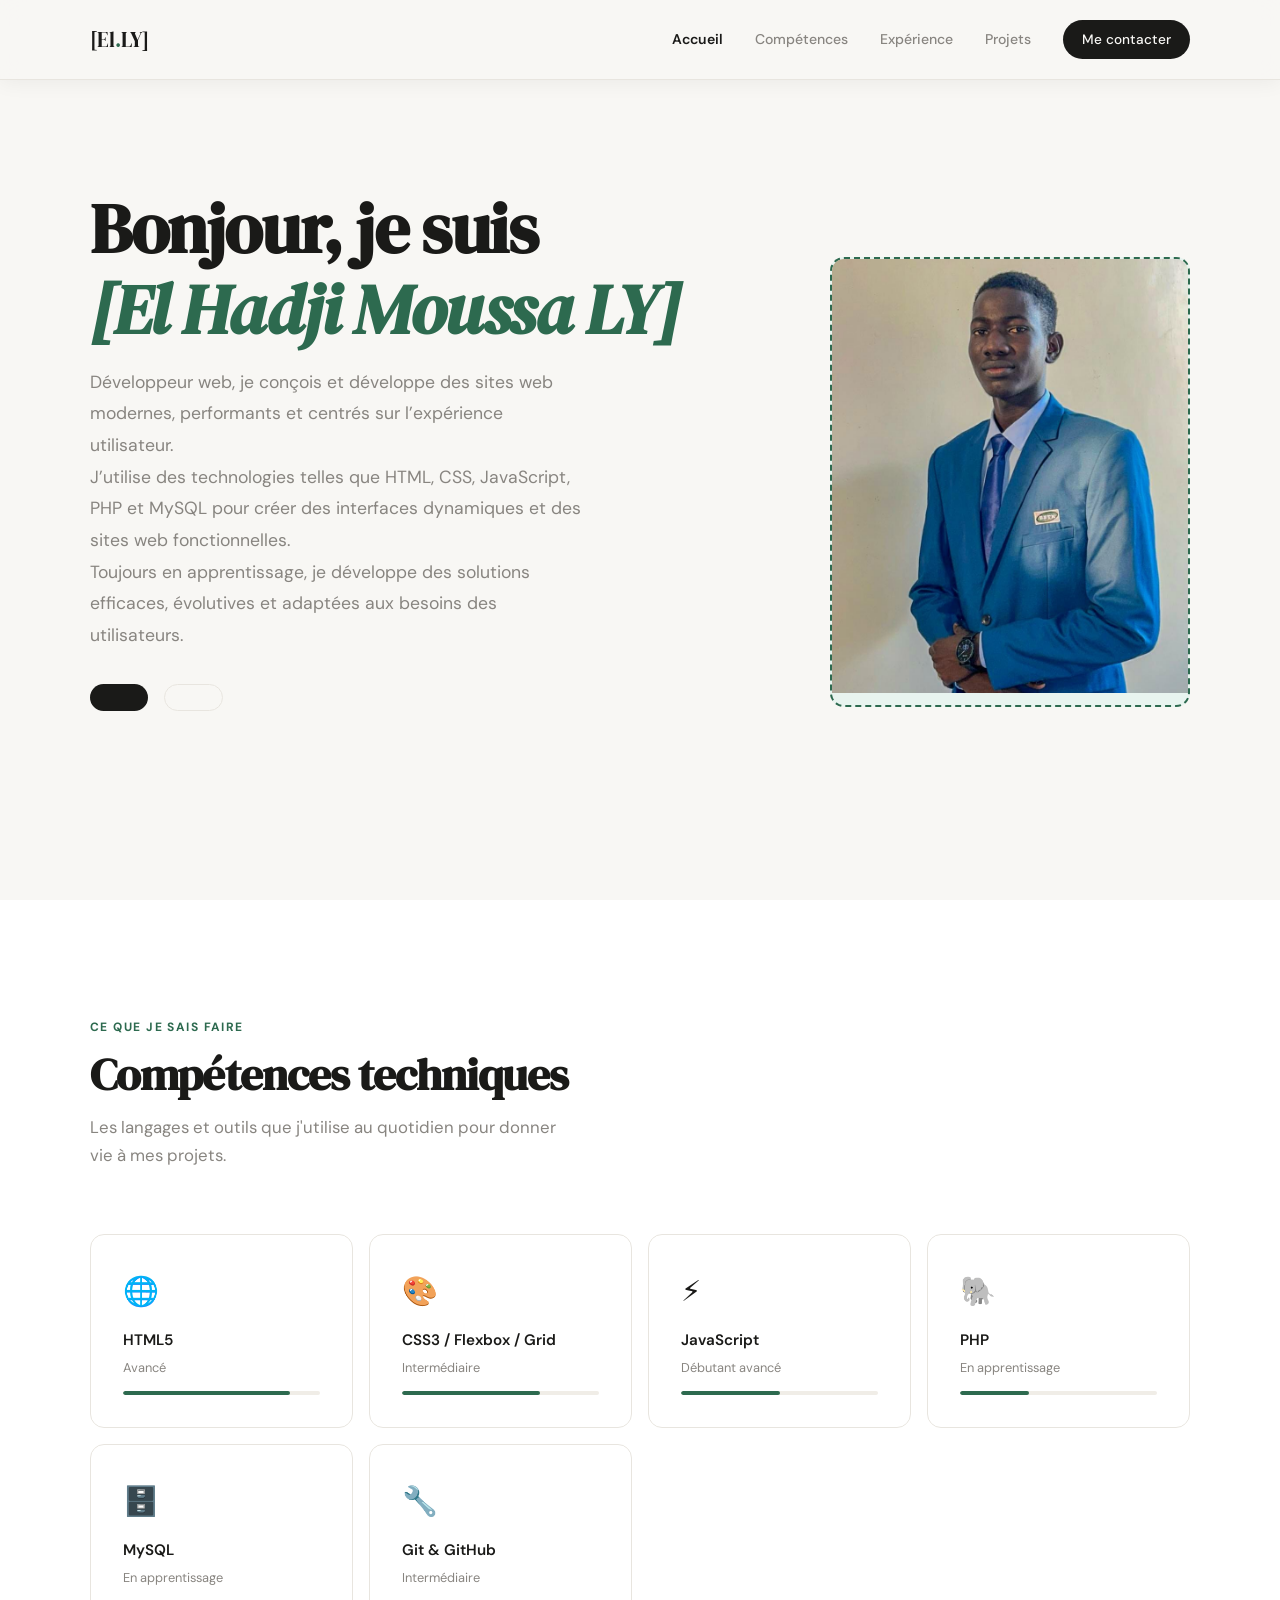
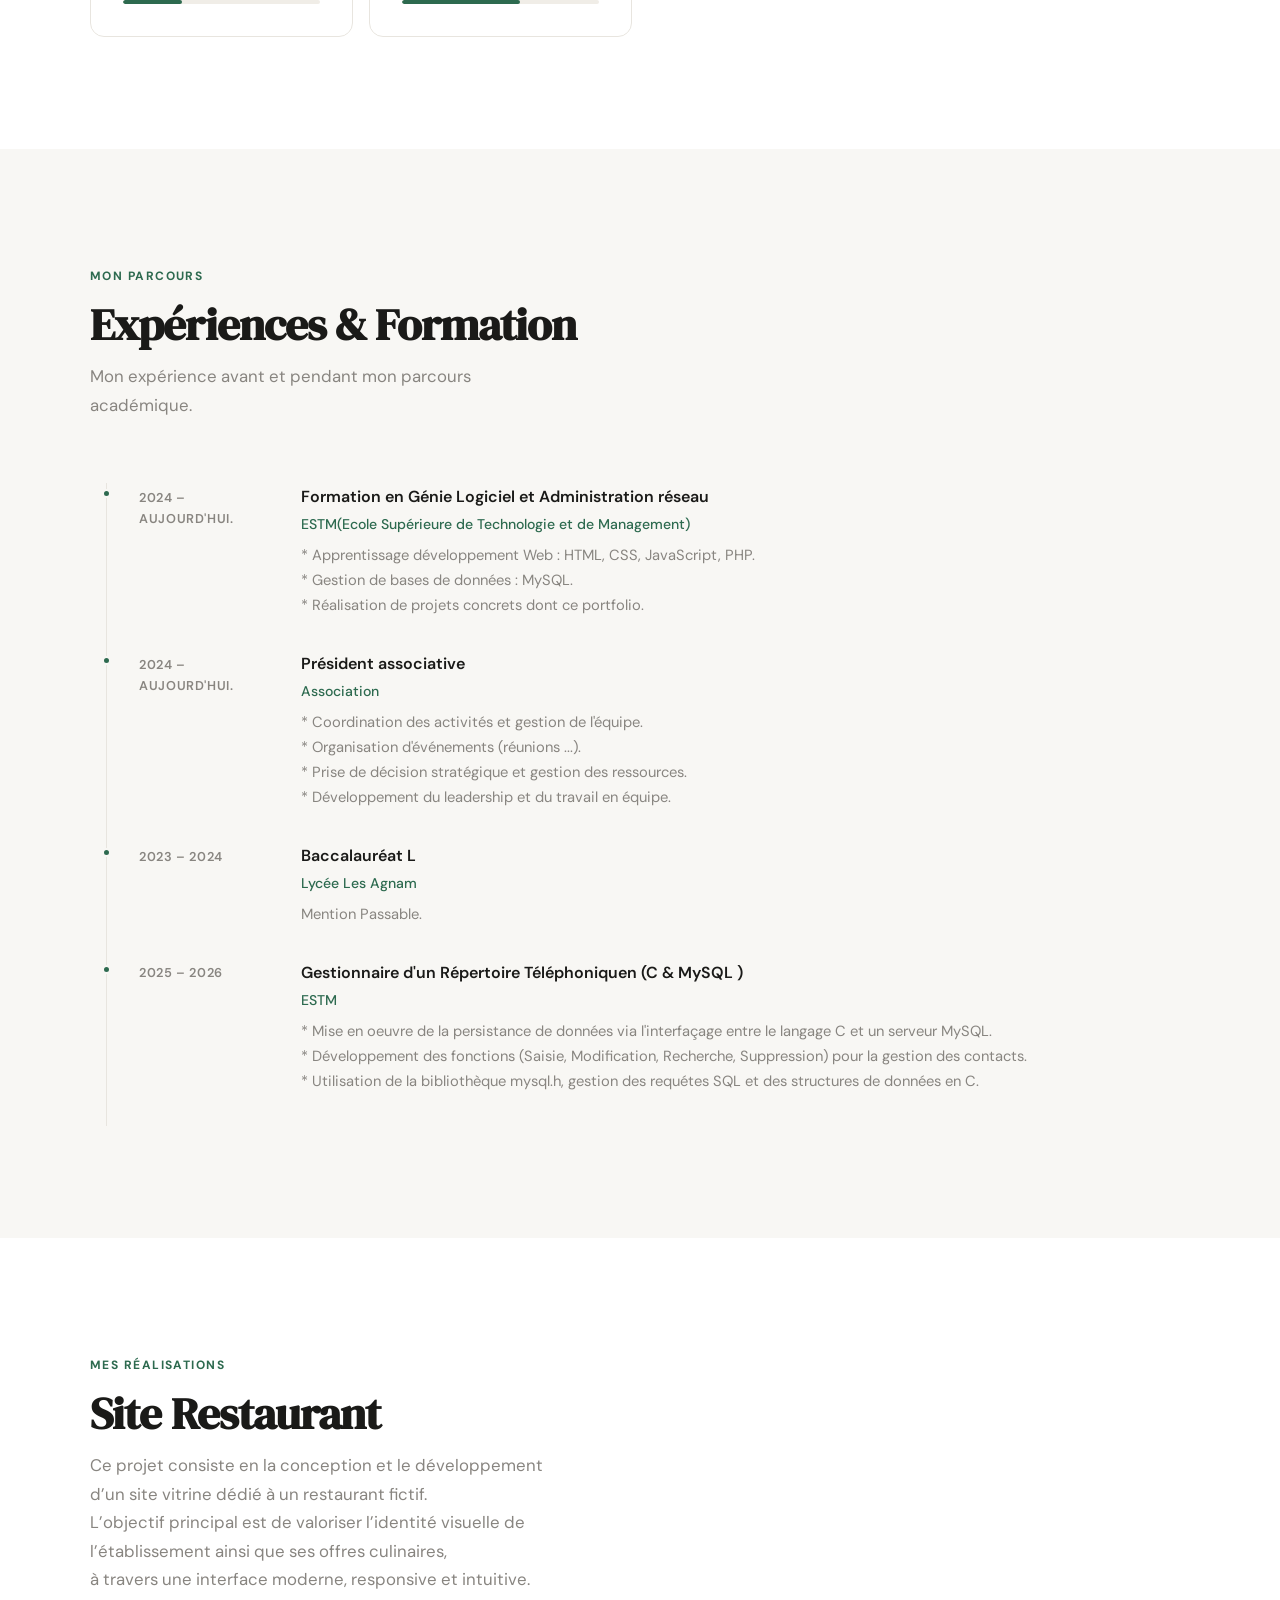
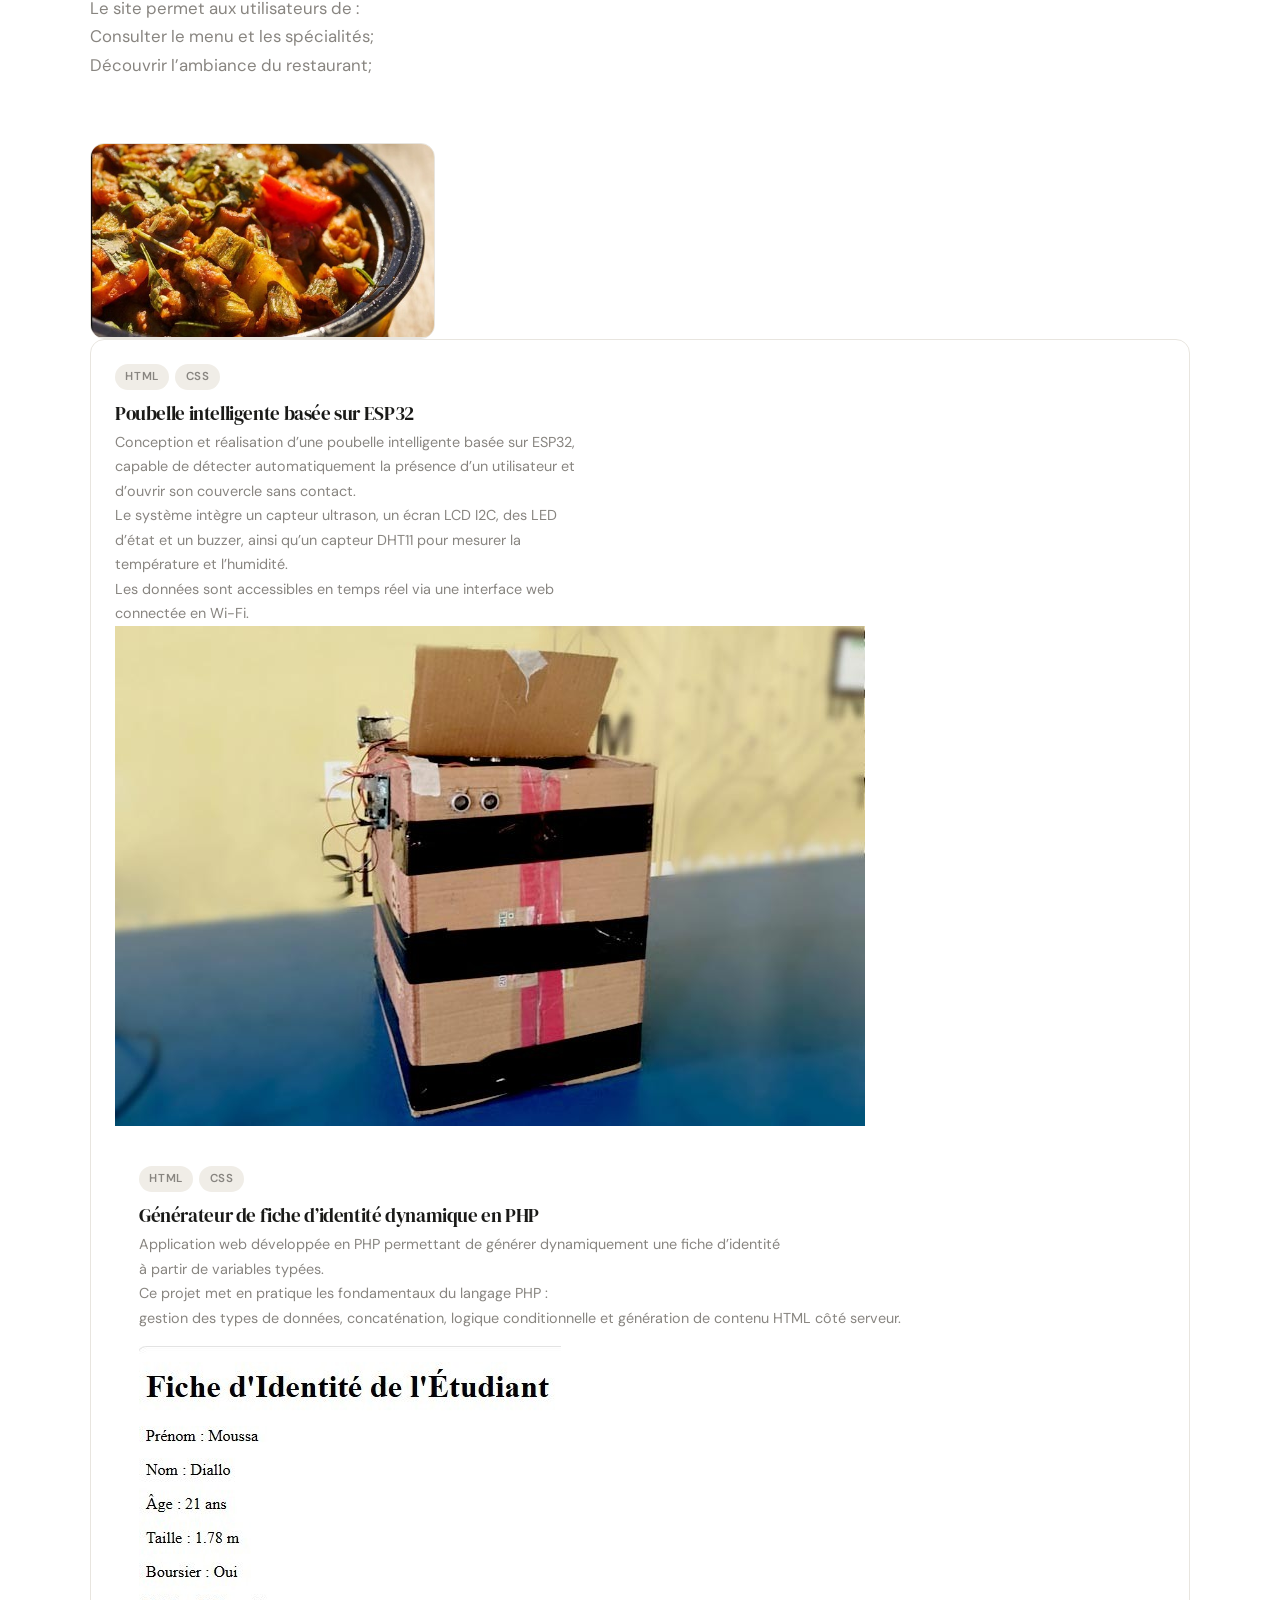
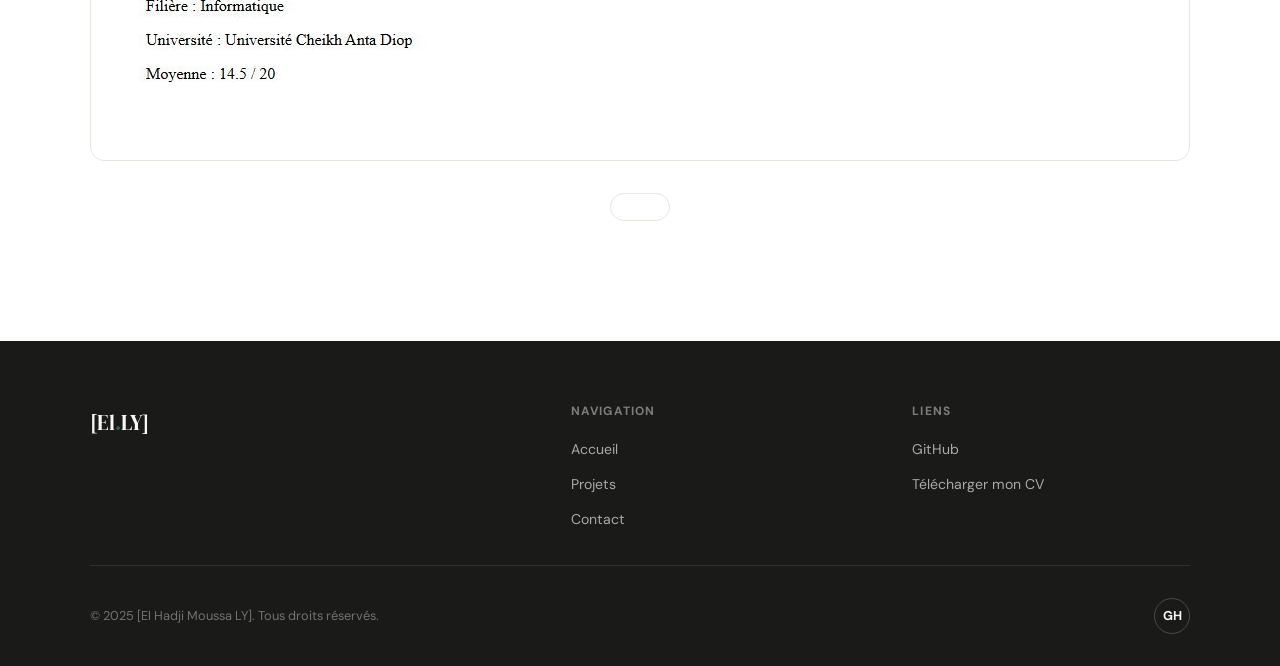
==== index.html @ 0720193f "Mise en ligne de mon portfolio." ====
<!DOCTYPE html>
<html lang="fr">
<head>
  <meta charset="UTF-8" />
  <meta name="viewport" content="width=device-width, initial-scale=1.0" />
  <meta name="description" content="Contacte [El Hadji Moussa LY] — Développeur web." />
  <title>[El Hadji Moussa LY] </title>
  <link rel="stylesheet" href="style.css" />
</head>
<body>

  
  <header class="nav">
    <div class="container nav__inner">
      <a href="../index.html" class="nav__logo">[El<span>.</span>LY]</a>
      <nav class="nav__links" aria-label="Navigation principale">
        <a href="index.html" class="active">Accueil</a>
        <a href="#competences">Compétences</a>
        <a href="#experience">Expérience</a>
        <a href="projets.html">Projets</a>
        <a href="contact.html" class="nav__cta">Me contacter</a>
      </nav>

    </div>
  </header>
  <main id="contenu-principal">
    <section class="hero">
      <div class="container">
        <div class="hero__inner">
          <div>
            <h1 class="hero__title anim anim--d1">
              Bonjour, je suis<br>
              <em>[El Hadji Moussa LY]</em>
            </h1>
            <p class="hero__desc anim anim--d2">
             Développeur web, je conçois et développe des sites web modernes, performants et centrés sur l’expérience utilisateur. <br>
            J’utilise des technologies telles que HTML, CSS, JavaScript, PHP et MySQL pour créer des interfaces dynamiques et des sites web fonctionnelles. <br>
            Toujours en apprentissage, je développe des solutions efficaces, évolutives et adaptées aux besoins des utilisateurs. <br>
            </p>
            <div class="hero__actions anim anim--d3">
              <a href="pages/projets.html" class="btn btn--primary"></a>
              <a href="pages/contact.html" class="btn btn--outline"></a>
            </div> 
          </div>
  <div class="hero__photo" aria-label="Photo de profil">
          
          <img src="Image 2026-04-06 at 21.36.10 (1).jpg" alt="Photo de [El Hadji Moussa LY]">
            
            <span class="hero__photo-emoji"></span>
            <span style="font-size:0.85rem; color:var(--accent); font-weight:500;">
              
            </span>
          </div>

        </div>
      </div>
    </section>

    <section class="skills" id="competences">
      <div class="container">

        <div style="margin-bottom: var(--sp-lg);">
          <span class="section-label">Ce que je sais faire</span>
          <h2>Compétences techniques</h2>
          <p style="margin-top:0.75rem; max-width:480px;">
            Les langages et outils que j'utilise au quotidien pour donner vie à mes projets.
          </p>
        </div>

        <div class="skills__grid">

          <div class="skill-card anim anim--d1">
            <div class="skill-card__icon">🌐</div>
            <div class="skill-card__name">HTML5</div>
            <div class="skill-card__level">Avancé</div>
            <div class="skill-bar">
              <div class="skill-bar__fill" style="width: 85%"></div>
            </div>
          </div>

          <div class="skill-card anim anim--d2">
            <div class="skill-card__icon">🎨</div>
            <div class="skill-card__name">CSS3 / Flexbox / Grid</div>
            <div class="skill-card__level">Intermédiaire</div>
            <div class="skill-bar">
              <div class="skill-bar__fill" style="width: 70%"></div>
            </div>
          </div>

          <div class="skill-card anim anim--d3">
            <div class="skill-card__icon">⚡</div>
            <div class="skill-card__name">JavaScript</div>
            <div class="skill-card__level">Débutant avancé</div>
            <div class="skill-bar">
              <div class="skill-bar__fill" style="width: 50%"></div>
            </div>
          </div>

          <div class="skill-card anim anim--d4">
            <div class="skill-card__icon">🐘</div>
            <div class="skill-card__name">PHP</div>
            <div class="skill-card__level">En apprentissage</div>
            <div class="skill-bar">
              <div class="skill-bar__fill" style="width: 35%"></div>
            </div>
          </div>

          <div class="skill-card anim anim--d5">
            <div class="skill-card__icon">🗄️</div>
            <div class="skill-card__name">MySQL</div>
            <div class="skill-card__level">En apprentissage</div>
            <div class="skill-bar">
              <div class="skill-bar__fill" style="width: 30%"></div>
            </div>
          </div>

          <div class="skill-card anim anim--d1">
            <div class="skill-card__icon">🔧</div>
            <div class="skill-card__name">Git &amp; GitHub</div>
            <div class="skill-card__level">Intermédiaire</div>
            <div class="skill-bar">
              <div class="skill-bar__fill" style="width: 60%"></div>
            </div>
          </div>

        </div>
      </div>
    </section>

    <section id="experience">
      <div class="container">

        <div style="margin-bottom: var(--sp-lg);">
          <span class="section-label">Mon parcours</span>
          <h2>Expériences &amp; Formation</h2>
          <p style="margin-top:0.75rem; max-width:480px;">
            Mon expérience avant et pendant mon parcours académique.
          </p>
        </div>

        <div>

          <div class="timeline__item anim anim--d1">
            <div class="timeline__date">2024 – Aujourd'hui.</div>
            <div>
              <div class="timeline__role">Formation en Génie Logiciel et Administration réseau</div>
              <div class="timeline__company">ESTM(Ecole Supérieure de Technologie et de Management)</div>
              <p class="timeline__desc">
               * Apprentissage développement Web : HTML, CSS, JavaScript, PHP. <br>
               * Gestion de bases de données : MySQL. <br>
               * Réalisation de projets concrets dont ce portfolio. <br>
              </p>
            </div>
          </div>

          <div class="timeline__item anim anim--d2">
            <div class="timeline__date">2024 – Aujourd'hui.</div>
            <div>
              <div class="timeline__role">Président associative</div>
              <div class="timeline__company">Association</div>
              <p class="timeline__desc">
               * Coordination des activités et gestion de l'équipe. <br>
               * Organisation d'événements (réunions ...). <br>
               * Prise de décision stratégique et gestion des ressources. <br>
               * Développement du leadership et du  travail en équipe. <br>
              </p>
            </div>
          </div>

          <div class="timeline__item anim anim--d3">
            <div class="timeline__date">2023 – 2024</div>
            <div>
              <div class="timeline__role">Baccalauréat L</div>
              <div class="timeline__company">Lycée Les Agnam</div>
              <p class="timeline__desc">
                Mention Passable.
              </p>
            </div>
          </div>

          <div class="timeline__item anim anim--d3">
            <div class="timeline__date">2025 – 2026</div>
            <div>
              <div class="timeline__role">Gestionnaire d'un Répertoire Téléphoniquen (C & MySQL ) </div>
              <div class="timeline__company">ESTM</div>
              <p class="timeline__desc">
                * Mise en oeuvre de la persistance de données via l'interfaçage entre le langage C et un serveur MySQL. <br>
                * Développement des fonctions (Saisie, Modification, Recherche, Suppression) pour la gestion des contacts. <br>
                * Utilisation de la bibliothèque mysql.h, gestion des requétes SQL et des structures de données en C. <br>
              </p>
            </div>
          </div>

        </div>
      </div>
    </section>

    <section style="background: var(--surface);">
      <div class="container">

        <div style="margin-bottom: var(--sp-lg);">
          <span class="section-label">Mes réalisations</span>
          <h2>Site Restaurant</h2>
          <p style="margin-top:0.75rem; max-width:480px;">
            Ce projet consiste en la conception et le développement d’un site vitrine dédié à un restaurant fictif. <br>
            L’objectif principal est de valoriser l’identité visuelle de l’établissement ainsi que ses offres culinaires, <br> 
            à travers une interface moderne, responsive et intuitive. <br>
            Le site permet aux utilisateurs de : <br>
            Consulter le menu et les spécialités; <br>
            Découvrir l’ambiance du restaurant; <br>
            
          </p>
        </div>

        <div class="projects-grid">

          <article class="project-card anim anim--d1">
            <div class="project-card__thumb">
                <img src="image 2026-04-04 191756.jpg" alt="Plat de restaurant ">

            </div>
            
            </div>
          </article>

          <article class="project-card anim anim--d2">
            
            <div class="project-card__body">
              <div class="project-card__tags">
                <span class="tag">HTML</span>
                <span class="tag">CSS</span>
              </div>
              <h3 class="project-card__title">Poubelle intelligente basée sur ESP32</h3>
              <p class="project-card__desc">
                Conception et réalisation d’une poubelle intelligente basée sur ESP32, <br>
                capable de détecter automatiquement la présence d’un utilisateur et <br>
                d’ouvrir son couvercle sans contact. <br>

                Le système intègre un capteur ultrason, un écran LCD I2C, des LED <br>
                d’état et un buzzer, ainsi qu’un capteur DHT11 pour mesurer la <br>
                température et l’humidité. <br>

                Les données sont accessibles en temps réel via une interface web <br>
                connectée en Wi-Fi. <br>
                <img src="image 1709890412_279.jpg" alt="Poubelle intelligente basée sur ESP32">
              </p>

              <div class="project-card__body">
              <div class="project-card__tags">
                <span class="tag">HTML</span>
                <span class="tag">CSS</span>
              </div>
             
              <h3 class="project-card__title">Générateur de fiche d’identité dynamique en PHP</h3>
              <p class="project-card__desc">
                Application web développée en PHP permettant de générer dynamiquement une fiche d’identité <br>
                à partir de variables typées. <br> Ce projet met en pratique les fondamentaux du langage PHP : <br>
                gestion des types de données, concaténation, logique conditionnelle et génération de contenu HTML côté serveur. <br>
                <p>
                <img src="image 2026-04-06 131612.jpg" alt="Générateur de fiche d’identité dynamique en PHP"> 
                </p>
              </p>
              <a href="#" class="project-card__link"></a>
            </div>
          </article>

        </div>

        <div style="text-align:center; margin-top:var(--sp-md);">
          <a href="pages/projets.html" class="btn btn--outline anim anim--d4">
          </a>
        </div>

      </div>
    </section>

  </main>
  <footer class="footer">
    <div class="container">
      <div class="footer__inner">
       <a href="/index.html" class="nav__logo">[El<span>.</span>LY]</a>
        <div class="footer__col">
          <h4>Navigation</h4>
          <ul>
            <li><a href="index.html">Accueil</a></li>
            <li><a href="pages/projets.html">Projets</a></li>
            <li><a href="pages/contact.html">Contact</a></li>
          </ul>
        </div>

        <div class="footer__col">
          <h4>Liens</h4>
          <ul>
            <li><a href="https://github.com/elhadjily250-cloud" target="_blank" rel="noopener">GitHub</a></li>
            <li><a href="cv.pdf" target="_blank">Télécharger mon CV</a></li>
          </ul>
        </div>

      </div>

      <div class="footer__bottom">
        <span class="footer__copy">© 2025 [El Hadji Moussa LY]. Tous droits réservés.</span>
        <nav class="footer__socials" aria-label="Réseaux sociaux">
          <a href="https://github.com/elhadjily250-cloud" target="_blank" rel="noopener" aria-label="GitHub">GH</a>
        </nav>
      </div>
    </div>
  </footer>

</body>
</html>
---- style.css ----
@import url('https://fonts.googleapis.com/css2?family=DM+Serif+Display:ital@0;1&family=DM+Sans:opsz,wght@9..40,300;9..40,400;9..40,500;9..40,600&display=swap');

:root {
  --bg:         #F8F7F4;  
  --surface:    #FFFFFF;
  --border:     #E8E5DF;
  --text:       #1A1A18;   
  --muted:      #888580;
  --accent:     #2D6A4F;  
  --accent-lt:  #E8F4EF;   
  --tag-bg:     #F0EDE7;

  
  --font-display: 'DM Serif Display', Georgia, serif;
  --font-body:    'DM Sans', system-ui, sans-serif;

  --sp-xs:  0.5rem;
  --sp-sm:  1rem;
  --sp-md:  2rem;
  --sp-lg:  4rem;
  --sp-xl:  7rem;

  --radius:    6px;
  --radius-lg: 14px;
  --shadow:    0 2px 20px rgba(0,0,0,0.06);
  --shadow-lg: 0 8px 40px rgba(0,0,0,0.10);
  --trans:     0.25s ease;
  --max-w:     1100px;
}

*, *::before, *::after { box-sizing: border-box; margin: 0; padding: 0; }
html  { scroll-behavior: smooth; font-size: 16px; }
body  {
  font-family: var(--font-body);
  background:  var(--bg);
  color:       var(--text);
  line-height: 1.7;
  -webkit-font-smoothing: antialiased;
}
img   { max-width: 100%; display: block; }
a     { color: inherit; text-decoration: none; }
ul    { list-style: none; }
button, input, textarea, select { font-family: inherit; }

.skip-link {
  position: absolute;
  top: -100%;
  left: var(--sp-sm);
  background: var(--accent);
  color: #fff;
  padding: 0.5rem 1rem;
  border-radius: var(--radius);
  font-weight: 600;
  z-index: 9999;
}
.skip-link:focus { top: var(--sp-sm); }

h1, h2, h3, h4 {
  font-family: var(--font-display);
  line-height:  1.15;
  letter-spacing: -0.02em;
}
h1 { font-size: clamp(2.6rem, 5.5vw, 4.8rem); }
h2 { font-size: clamp(1.9rem, 3.5vw, 2.8rem); }
h3 { font-size: clamp(1.1rem, 2vw,   1.4rem); font-weight: 400; }
p  { color: var(--muted); font-size: 1.05rem; }

.container {
  width: 90%;
  max-width: var(--max-w);
  margin: 0 auto;
}
section { padding: var(--sp-xl) 0; }

.tag {
  display: inline-block;
  font-size: 0.72rem;
  font-weight: 600;
  padding: 0.2rem 0.65rem;
  border-radius: 100px;
  background: var(--tag-bg);
  color: var(--muted);
  letter-spacing: 0.05em;
  text-transform: uppercase;
}

.section-label {
  display: inline-block;
  font-size: 0.75rem;
  font-weight: 700;
  color: var(--accent);
  letter-spacing: 0.12em;
  text-transform: uppercase;
  margin-bottom: 0.75rem;
}

.btn {
  display: inline-flex;
  align-items: center;
  gap: 0.4rem;
  padding: 0.8rem 1.8rem;
  border-radius: 100px;
  font-weight: 500;
  font-size: 0.95rem;
  transition: var(--trans);
  letter-spacing: 0.01em;
  cursor: pointer;
}
.btn--primary {
  background: var(--text);
  color: var(--bg);
}
.btn--primary:hover {
  background: var(--accent);
  transform: translateY(-2px);
  box-shadow: 0 6px 20px rgba(45,106,79,0.25);
}
.btn--outline {
  border: 1.5px solid var(--border);
  color: var(--text);
  background: transparent;
}
.btn--outline:hover {
  border-color: var(--accent);
  color: var(--accent);
  transform: translateY(-2px);
}

.nav {
  position: fixed;
  top: 0; left: 0; right: 0;
  z-index: 100;
  padding: 1.25rem 0;
  background: rgba(248, 247, 244, 0.9);
  backdrop-filter: blur(12px);
  border-bottom: 1px solid var(--border);
  box-shadow: var(--shadow);
}
.nav__inner {
  display: flex;
  align-items: center;
  justify-content: space-between;
  gap: var(--sp-md);
}
.nav__logo {
  font-family: var(--font-display);
  font-size: 1.3rem;
  flex-shrink: 0;
}
.nav__logo span { color: var(--accent); }

.nav__links {
  display: flex;
  align-items: center;
  gap: var(--sp-md);
}
.nav__links a {
  font-size: 0.88rem;
  font-weight: 500;
  color: var(--muted);
  transition: color var(--trans);
  white-space: nowrap;
}
.nav__links a:hover  { color: var(--text); }
.nav__links a.active { color: var(--text); font-weight: 600; }

.nav__cta {
  padding: 0.5rem 1.2rem;
  background: var(--text);
  color: var(--bg) !important;
  border-radius: 100px;
  font-size: 0.85rem !important;
  transition: background var(--trans), transform var(--trans) !important;
}
.nav__cta:hover {
  background: var(--accent) !important;
  transform: translateY(-1px);
}

.nav__check { display: none; }
.nav__burger {
  display: none;
  flex-direction: column;
  gap: 5px;
  padding: 6px;
  cursor: pointer;
  z-index: 101;
}
.nav__burger span {
  display: block;
  width: 24px; height: 2px;
  background: var(--text);
  border-radius: 2px;
  transition: var(--trans);
}

.hero {
  padding-top: calc(var(--sp-xl) + 4rem);
  padding-bottom: var(--sp-xl);
  min-height: 100vh;
  display: flex;
  align-items: center;
}
.hero__inner {
  display: grid;
  grid-template-columns: 1fr 360px;
  gap: var(--sp-lg);
  align-items: center;
}

.hero__badge {
  display: inline-flex;
  align-items: center;
  gap: 0.5rem;
  font-size: 0.8rem;
  font-weight: 600;
  color: var(--accent);
  background: var(--accent-lt);
  padding: 0.35rem 1rem;
  border-radius: 100px;
  margin-bottom: var(--sp-sm);
  letter-spacing: 0.06em;
  text-transform: uppercase;
}
.hero__badge::before {
  content: '';
  width: 7px; height: 7px;
  background: var(--accent);
  border-radius: 50%;
  animation: pulse 2.2s infinite;
}
@keyframes pulse {
  0%, 100% { opacity: 1; transform: scale(1); }
  50%       { opacity: 0.4; transform: scale(1.5); }
}

.hero__title { margin-bottom: var(--sp-sm); }
.hero__title em { font-style: italic; color: var(--accent); }

.hero__desc {
  font-size: 1.1rem;
  max-width: 500px;
  margin-bottom: var(--sp-md);
  line-height: 1.8;
}
.hero__actions {
  display: flex;
  gap: var(--sp-sm);
  flex-wrap: wrap;
  margin-bottom: var(--sp-lg);
}

.hero__stats {
  display: flex;
  gap: var(--sp-lg);
  padding-top: var(--sp-md);
  border-top: 1px solid var(--border);
}
.hero__stat-num {
  font-family: var(--font-display);
  font-size: 2rem;
  color: var(--text);
  display: block;
  line-height: 1;
}
.hero__stat-lbl {
  font-size: 0.78rem;
  color: var(--muted);
  font-weight: 500;
  text-transform: uppercase;
  letter-spacing: 0.05em;
  margin-top: 0.25rem;
}

.hero__photo {
  aspect-ratio: 4/5;
  background: var(--accent-lt);
  border-radius: var(--radius-lg);
  border: 2px dashed var(--accent);
  display: flex;
  flex-direction: column;
  align-items: center;
  justify-content: center;
  gap: 0.75rem;
  color: var(--accent);
  font-size: 0.85rem;
  font-weight: 500;
  overflow: hidden;
}
.hero__photo img {
  width: 100%; height: 100%;
  object-fit: cover;
}
.hero__photo-emoji { font-size: 3rem; }

.skills { background: var(--surface); }

.skills__grid {
  display: grid;
  grid-template-columns: repeat(auto-fit, minmax(250px, 1fr));
  gap: var(--sp-sm);
}
.skill-card {
  padding: var(--sp-md);
  border: 1px solid var(--border);
  border-radius: var(--radius-lg);
  transition: var(--trans);
}
.skill-card:hover {
  border-color: var(--accent);
  box-shadow: var(--shadow);
  transform: translateY(-3px);
}
.skill-card__icon  { font-size: 1.8rem; margin-bottom: 0.75rem; }
.skill-card__name  { font-weight: 600; font-size: 0.95rem; margin-bottom: 0.2rem; }
.skill-card__level { font-size: 0.8rem; color: var(--muted); margin-bottom: 0.75rem; }

.skill-bar {
  height: 4px;
  background: var(--tag-bg);
  border-radius: 100px;
  overflow: hidden;
}
.skill-bar__fill {
  height: 100%;
  background: var(--accent);
  border-radius: 100px;
 
}

.timeline__item {
  display: grid;
  grid-template-columns: 130px 1fr;
  gap: var(--sp-md);
  padding-bottom: var(--sp-md);
  padding-left: var(--sp-md);
  margin-left: var(--sp-sm);
  border-left: 1px solid var(--border);
  position: relative;
}
.timeline__item::before {
  content: '';
  position: absolute;
  left: -5px; top: 6px;
  width: 9px; height: 9px;
  background: var(--accent);
  border-radius: 50%;
  border: 2px solid var(--bg);
}
.timeline__date {
  font-size: 0.8rem; font-weight: 600;
  color: var(--muted); text-transform: uppercase;
  letter-spacing: 0.05em; padding-top: 0.2rem;
}
.timeline__role    { font-weight: 600; margin-bottom: 0.15rem; }
.timeline__company { font-size: 0.88rem; color: var(--accent); font-weight: 500; margin-bottom: 0.4rem; }
.timeline__desc    { font-size: 0.92rem; }

.project-card {
  background: var(--surface);
  border: 1px solid var(--border);
  border-radius: var(--radius-lg);
  overflow: hidden;
  transition: var(--trans);
}
.project-card:hover {
  box-shadow: var(--shadow-lg);
  transform: translateY(-4px);
}
.project-card__thumb {
  aspect-ratio: 16/9;
  background: var(--accent-lt);
  display: flex;
  align-items: center;
  justify-content: center;
  font-size: 2.8rem;
  border-bottom: 1px solid var(--border);
  overflow: hidden;
}
.project-card__thumb img {
  width: 100%; height: 100%;
  object-fit: cover;
}
.project-card__body   { padding: 1.5rem; }
.project-card__tags   { display: flex; flex-wrap: wrap; gap: 0.4rem; margin-bottom: 0.75rem; }
.project-card__title  { font-family: var(--font-display); font-size: 1.2rem; margin-bottom: 0.4rem; }
.project-card__desc   { font-size: 0.9rem; margin-bottom: 1rem; }
.project-card__link {
  font-size: 0.85rem;
  font-weight: 600;
  color: var(--accent);
  display: inline-flex;
  align-items: center;
  gap: 0.3rem;
  transition: gap var(--trans);
}
.project-card__link:hover { gap: 0.6rem; }

.projects-grid {
  display: grid;
  grid-template-columns: repeat(auto-fill, minmax(310px, 1fr));
  gap: var(--sp-md);
}

.form-group {
  display: flex;
  flex-direction: column;
  gap: 0.4rem;
  margin-bottom: var(--sp-sm);
}
.form-group label {
  font-size: 0.85rem;
  font-weight: 600;
  color: var(--text);
  letter-spacing: 0.02em;
}
.form-group input,
.form-group textarea,
.form-group select {
  padding: 0.85rem 1.1rem;
  border: 1.5px solid var(--border);
  border-radius: var(--radius);
  background: var(--surface);
  color: var(--text);
  font-size: 0.95rem;
  width: 100%;
  outline: none;
  transition: border-color var(--trans), box-shadow var(--trans);
}
.form-group input::placeholder,
.form-group textarea::placeholder { color: var(--muted); opacity: 0.7; }
.form-group input:focus,
.form-group textarea:focus,
.form-group select:focus {
  border-color: var(--accent);
  box-shadow: 0 0 0 3px rgba(45,106,79,0.1);
}
.form-group textarea { resize: vertical; min-height: 140px; }

.form-row {
  display: grid;
  grid-template-columns: 1fr 1fr;
  gap: var(--sp-sm);
}

.form-card {
  background: var(--surface);
  border: 1px solid var(--border);
  border-radius: var(--radius-lg);
  padding: var(--sp-md);
}
.form-card__title {
  font-family: var(--font-display);
  font-size: 1.5rem;
  font-weight: 400;
  margin-bottom: 0.5rem;
}
.form-card__intro { font-size: 0.9rem; margin-bottom: var(--sp-md); }

.search-wrap {
  display: flex;
  gap: var(--sp-sm);
  margin-bottom: var(--sp-sm);
}
.search-input {
  flex: 1;
  padding: 0.9rem 1.2rem;
  border: 1.5px solid var(--border);
  border-radius: var(--radius);
  background: var(--surface);
  font-size: 0.95rem;
  outline: none;
  transition: border-color var(--trans);
}
.search-input:focus { border-color: var(--accent); }

.filter-row {
  display: flex;
  flex-wrap: wrap;
  gap: 0.5rem;
  margin-bottom: var(--sp-md);
}
.filter-tag {
  padding: 0.4rem 1rem;
  border-radius: 100px;
  border: 1.5px solid var(--border);
  font-size: 0.82rem;
  font-weight: 500;
  cursor: pointer;
  background: var(--surface);
  color: var(--text);
  transition: var(--trans);
}
.filter-tag:hover {
  border-color: var(--accent);
  color: var(--accent);
}

.page-hero {
  padding-top: calc(var(--sp-xl) + 3.5rem);
  padding-bottom: var(--sp-lg);
}
.page-hero h1 { font-size: clamp(2rem, 4.5vw, 3.5rem); margin-bottom: 0.75rem; }

.contact-layout {
  display: grid;
  grid-template-columns: 1fr 1.5fr;
  gap: var(--sp-xl);
  align-items: start;
}
.contact-info__item {
  display: flex;
  align-items: flex-start;
  gap: 1rem;
  margin-bottom: var(--sp-md);
}
.contact-info__icon {
  width: 44px; height: 44px;
  background: var(--accent-lt);
  border-radius: 50%;
  display: flex; align-items: center; justify-content: center;
  font-size: 1.1rem;
  flex-shrink: 0;
}
.contact-info__label { font-size: 0.78rem; font-weight: 700; text-transform: uppercase; letter-spacing: 0.06em; color: var(--muted); margin-bottom: 0.1rem; }
.contact-info__val   { font-weight: 500; }

/* Séparateur sections contact */
.form-separator {
  border: none;
  border-top: 1px solid var(--border);
  margin: var(--sp-md) 0;
}

.footer {
  background: var(--text);
  color: var(--bg);
  padding: var(--sp-lg) 0 var(--sp-md);
}
.footer__inner {
  display: grid;
  grid-template-columns: 1.5fr 1fr 1fr;
  gap: var(--sp-lg);
  margin-bottom: var(--sp-md);
  padding-bottom: var(--sp-md);
  border-bottom: 1px solid rgba(255,255,255,0.1);
}
.footer__logo       { font-family: var(--font-display); font-size: 1.4rem; margin-bottom: 0.5rem; }
.footer__logo span  { color: var(--accent); }
.footer__about      { font-size: 0.88rem; opacity: 0.55; }
.footer__col h4 {
  font-family: var(--font-body);
  font-size: 0.75rem;
  font-weight: 700;
  text-transform: uppercase;
  letter-spacing: 0.1em;
  opacity: 0.45;
  margin-bottom: var(--sp-sm);
}
.footer__col ul { display: flex; flex-direction: column; gap: 0.5rem; }
.footer__col a  { font-size: 0.88rem; opacity: 0.65; transition: opacity var(--trans); }
.footer__col a:hover { opacity: 1; }

.footer__bottom {
  display: flex;
  justify-content: space-between;
  align-items: center;
}
.footer__copy { font-size: 0.8rem; opacity: 0.4; }
.footer__socials { display: flex; gap: 0.75rem; }
.footer__socials a {
  width: 36px; height: 36px;
  border-radius: 50%;
  border: 1px solid rgba(255,255,255,0.2);
  display: flex; align-items: center; justify-content: center;
  font-size: 0.8rem; font-weight: 700;
  transition: var(--trans);
}
.footer__socials a:hover { background: var(--accent); border-color: var(--accent); }

@keyframes fadeUp {
  from { opacity: 0; transform: translateY(24px); }
  to   { opacity: 1; transform: translateY(0); }
}

.anim { animation: fadeUp 0.6s ease both; }
.anim--d1 { animation-delay: 0.1s; }
.anim--d2 { animation-delay: 0.2s; }
.anim--d3 { animation-delay: 0.3s; }
.anim--d4 { animation-delay: 0.4s; }
.anim--d5 { animation-delay: 0.5s; }

@media (max-width: 900px) {
  .hero__inner       { grid-template-columns: 1fr; }
  .hero__photo       { display: none; }
  .contact-layout    { grid-template-columns: 1fr; }
  .footer__inner     { grid-template-columns: 1fr 1fr; }
  .form-row          { grid-template-columns: 1fr; }
}

@media (max-width: 600px) {
  :root { --sp-xl: 4rem; --sp-lg: 2.5rem; }

  .nav__burger { display: flex; }
  .nav__links {
    display: none;
    position: fixed;
    inset: 0;
    background: var(--bg);
    flex-direction: column;
    align-items: center;
    justify-content: center;
    gap: 2.5rem;
    font-size: 1.3rem;
    z-index: 100;
  }
  .nav__check:checked ~ .nav__links { display: flex; }
  .nav__cta { display: none !important; }

  .hero__stats   { flex-direction: column; gap: var(--sp-sm); }
  .timeline__item{ grid-template-columns: 1fr; }
  .footer__inner { grid-template-columns: 1fr; gap: var(--sp-md); }
  .footer__bottom{ flex-direction: column; gap: 1rem; text-align: center; }
  .projects-grid { grid-template-columns: 1fr; }
  .skills__grid  { grid-template-columns: 1fr; }
  .search-wrap   { flex-direction: column; }
}
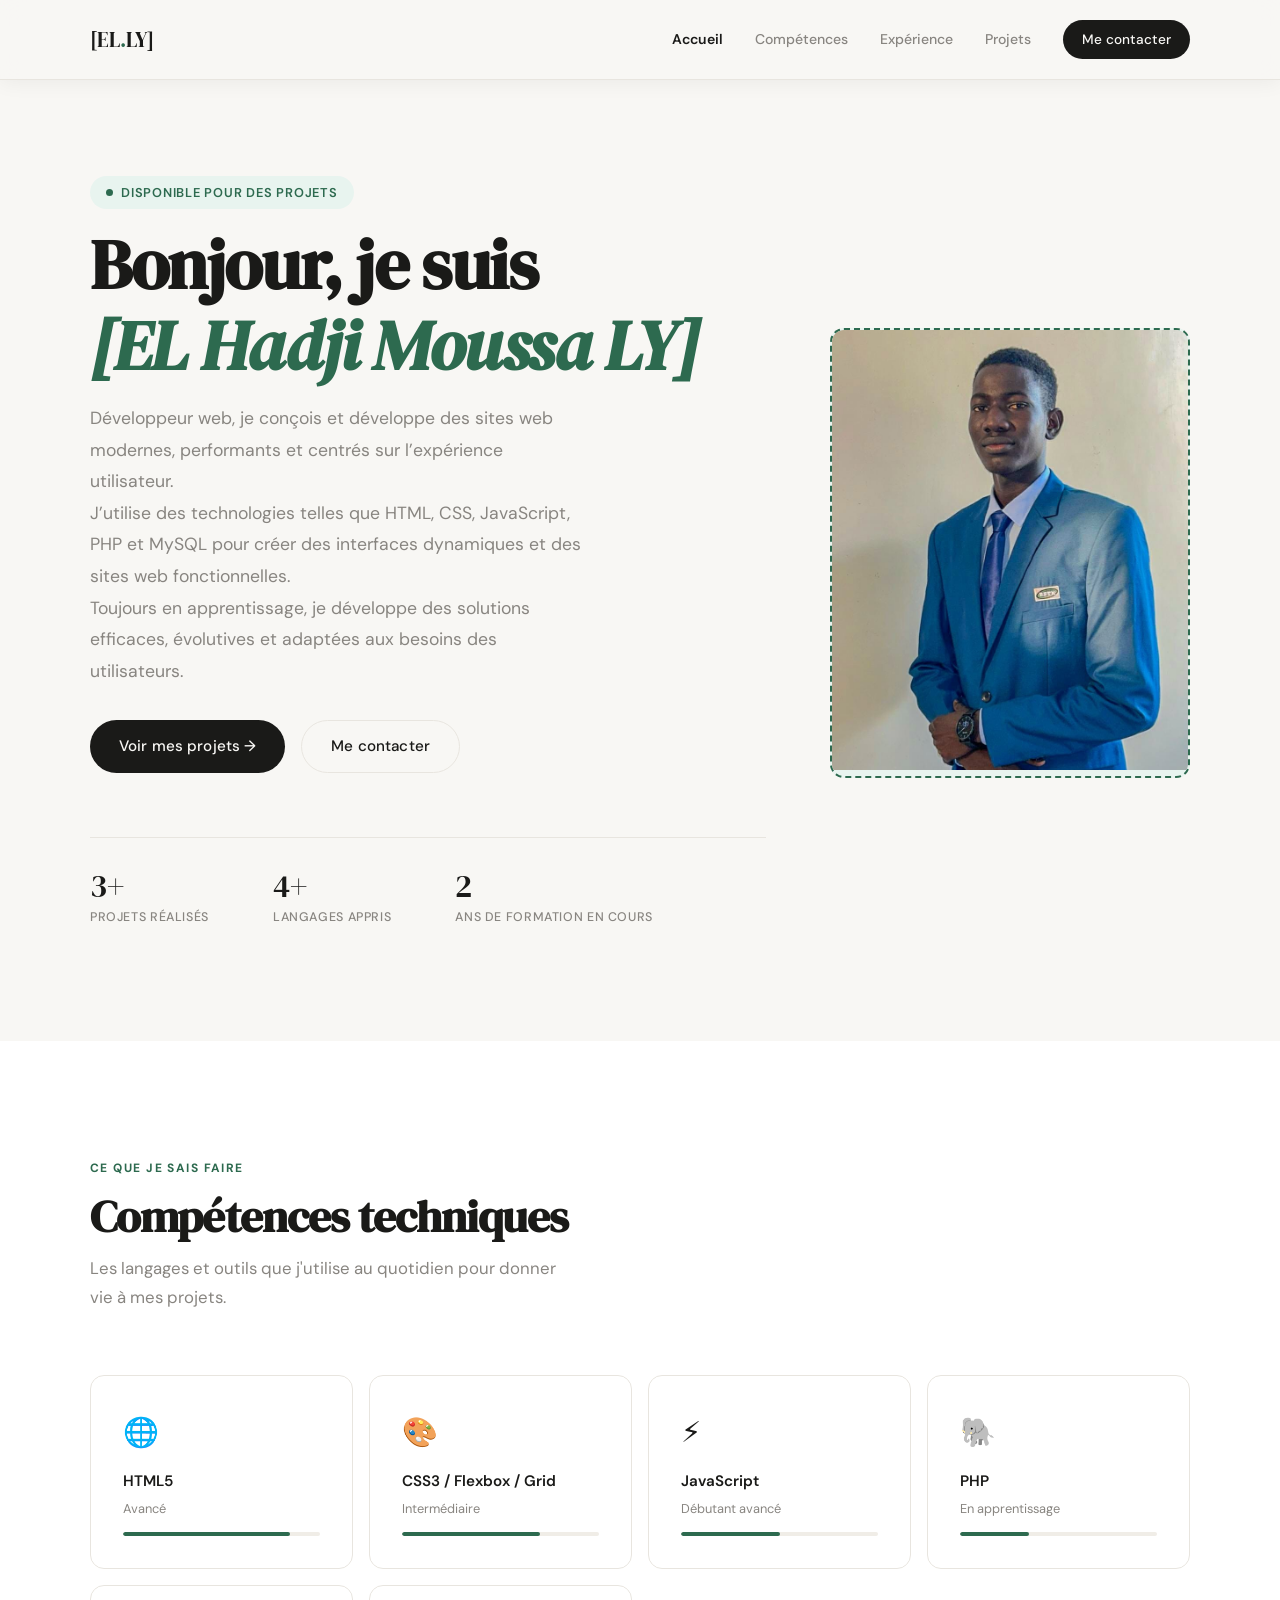
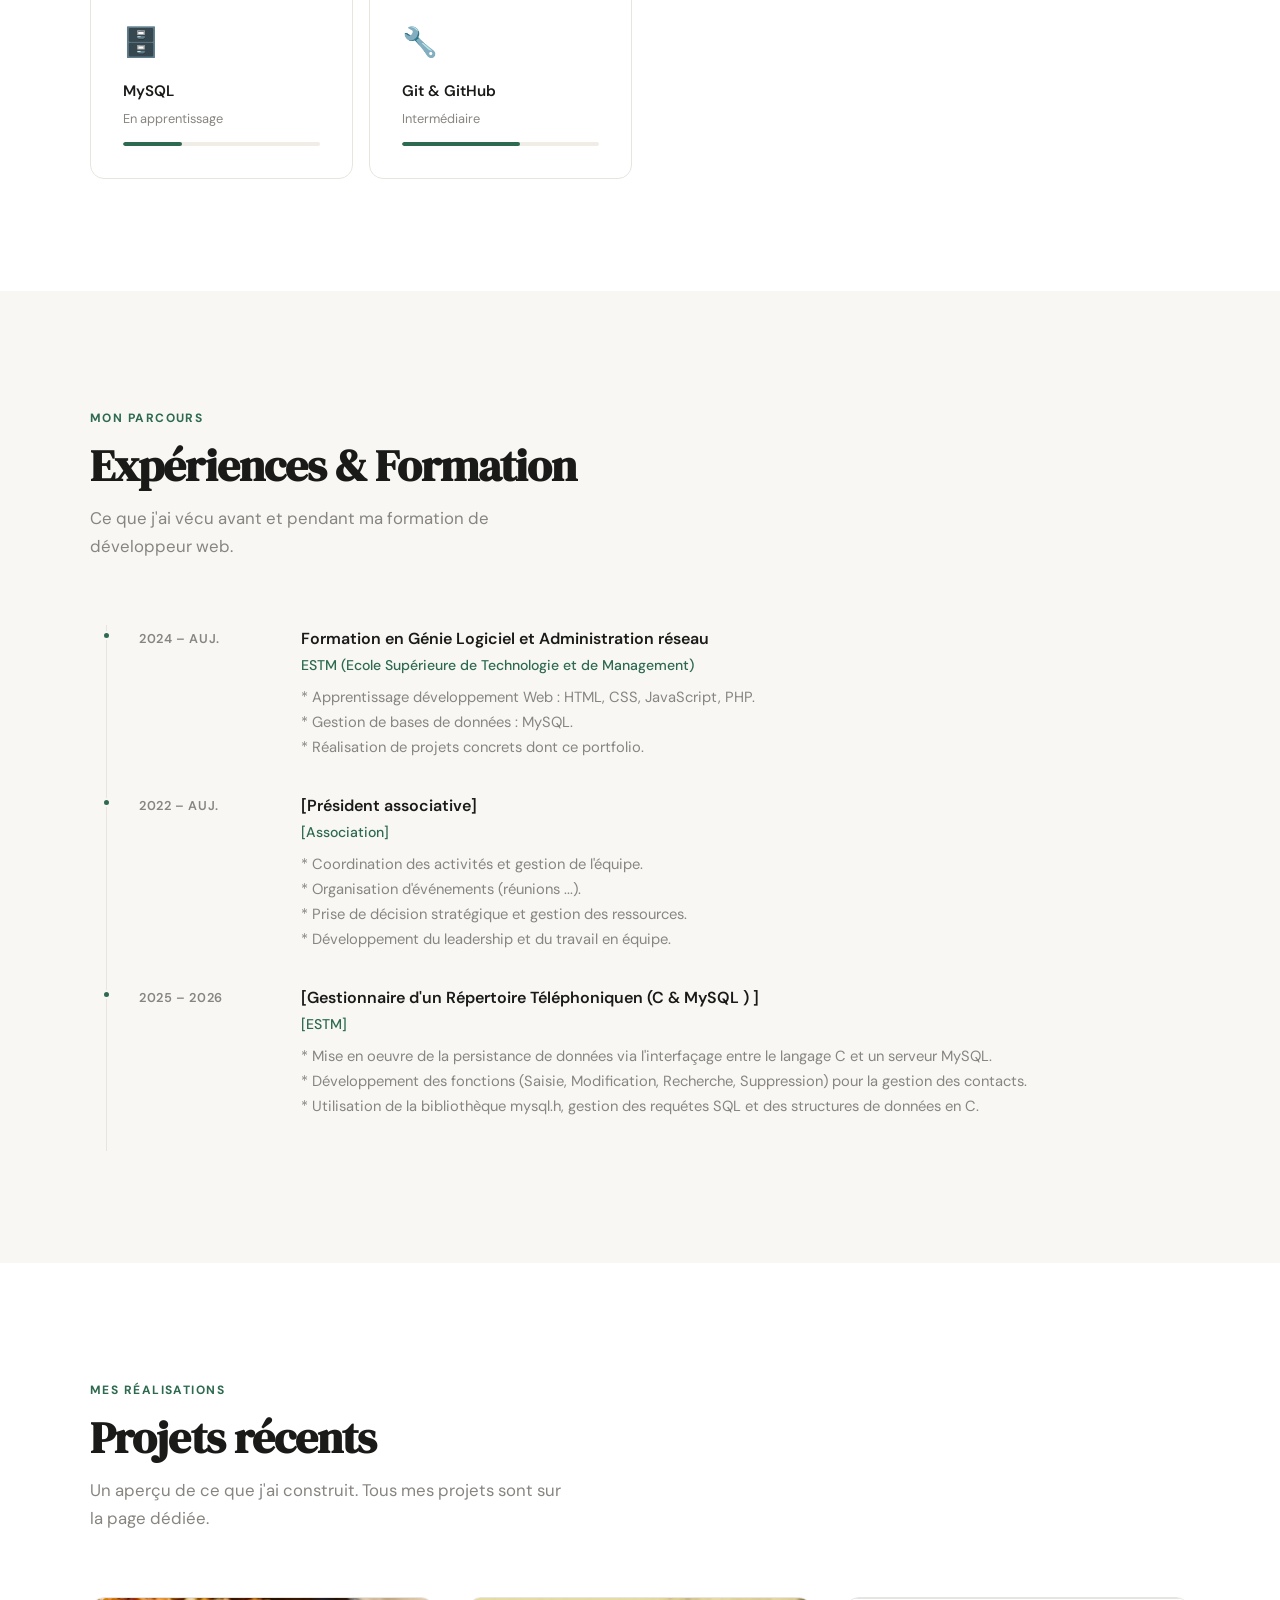
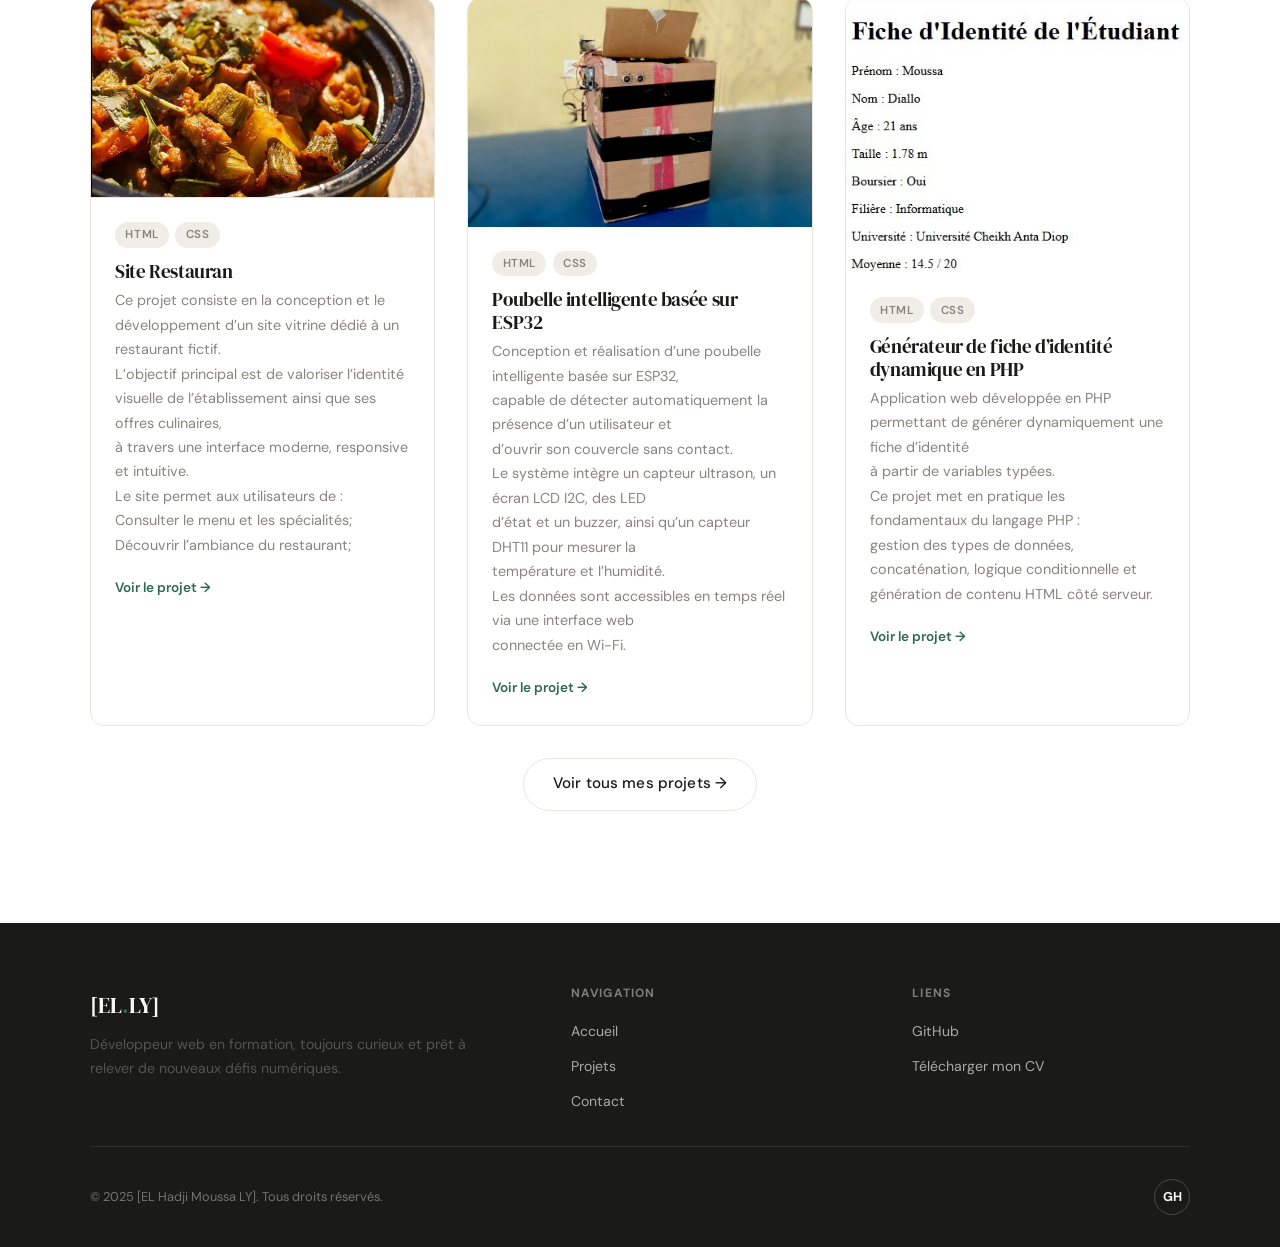
==== commit d391edc3: "Mise en ligne de mon portfolio." ====
--- a/index.html
+++ b/index.html
@@ -3,16 +3,23 @@
 <head>
   <meta charset="UTF-8" />
   <meta name="viewport" content="width=device-width, initial-scale=1.0" />
-  <meta name="description" content="Contacte [El Hadji Moussa LY] — Développeur web." />
-  <title>[El Hadji Moussa LY] </title>
+  <meta name="description" content="Portfolio de [EL Hadji Moussa LY] — Développeur web passionné par le HTML et le CSS." />
+  <title>[EL Hadji Moussa LY] — Développeur Web</title>
   <link rel="stylesheet" href="style.css" />
 </head>
 <body>
 
-  
+  <!-- Lien d'évitement pour l'accessibilité -->
+  <a href="#contenu-principal" class="skip-link">Aller au contenu</a>
+
+  <!-- ============================================================
+       NAVIGATION — pur HTML/CSS (pas de JavaScript)
+       ============================================================ -->
   <header class="nav">
     <div class="container nav__inner">
-      <a href="../index.html" class="nav__logo">[El<span>.</span>LY]</a>
+
+      <a href="index.html" class="nav__logo">[EL<span>.</span>LY]</a>
+
       <nav class="nav__links" aria-label="Navigation principale">
         <a href="index.html" class="active">Accueil</a>
         <a href="#competences">Compétences</a>
@@ -23,32 +30,60 @@
 
     </div>
   </header>
+
+  <!-- ============================================================
+       MAIN
+       ============================================================ -->
   <main id="contenu-principal">
+
+    <!-- ====================================================
+         HERO — Présentation
+         ==================================================== -->
     <section class="hero">
       <div class="container">
         <div class="hero__inner">
+
+          <!-- Texte -->
           <div>
+            <div class="hero__badge anim">Disponible pour des projets</div>
+
             <h1 class="hero__title anim anim--d1">
               Bonjour, je suis<br>
-              <em>[El Hadji Moussa LY]</em>
+              <em>[EL Hadji Moussa LY]</em>
             </h1>
+
             <p class="hero__desc anim anim--d2">
-             Développeur web, je conçois et développe des sites web modernes, performants et centrés sur l’expérience utilisateur. <br>
+              Développeur web, je conçois et développe des sites web modernes, performants et centrés sur l’expérience utilisateur. <br>
             J’utilise des technologies telles que HTML, CSS, JavaScript, PHP et MySQL pour créer des interfaces dynamiques et des sites web fonctionnelles. <br>
             Toujours en apprentissage, je développe des solutions efficaces, évolutives et adaptées aux besoins des utilisateurs. <br>
             </p>
+
             <div class="hero__actions anim anim--d3">
-              <a href="pages/projets.html" class="btn btn--primary"></a>
-              <a href="pages/contact.html" class="btn btn--outline"></a>
-            </div> 
-          </div>
-  <div class="hero__photo" aria-label="Photo de profil">
-          
-          <img src="Image 2026-04-06 at 21.36.10 (1).jpg" alt="Photo de [El Hadji Moussa LY]">
+              <a href="projets.html" class="btn btn--primary">Voir mes projets →</a>
+              <a href="contact.html" class="btn btn--outline">Me contacter</a>
+            </div>
+
+            <!-- Statistiques rapides -->
+            <div class="hero__stats anim anim--d4">
+              <div>
+                <span class="hero__stat-num">3+</span>
+                <span class="hero__stat-lbl">Projets réalisés</span>
+              </div>
+              <div>
+                <span class="hero__stat-num">4+</span>
+                <span class="hero__stat-lbl">Langages appris</span>
+              </div>
+              <div>
+                <span class="hero__stat-num">2</span>
+                <span class="hero__stat-lbl">Ans de formation en cours</span>
+              </div>
+            </div>
+          </div>
+
+          <div class="hero__photo" aria-label="Photo de profil">
+              <img src="Image 2026-04-06 at 21.36.10 (1).jpg" alt="Photo de [EL Hadji Moussa LY]">
             
-            <span class="hero__photo-emoji"></span>
             <span style="font-size:0.85rem; color:var(--accent); font-weight:500;">
-              
             </span>
           </div>
 
@@ -134,46 +169,35 @@
           <span class="section-label">Mon parcours</span>
           <h2>Expériences &amp; Formation</h2>
           <p style="margin-top:0.75rem; max-width:480px;">
-            Mon expérience avant et pendant mon parcours académique.
+            Ce que j'ai vécu avant et pendant ma formation de développeur web.
           </p>
         </div>
 
         <div>
 
           <div class="timeline__item anim anim--d1">
-            <div class="timeline__date">2024 – Aujourd'hui.</div>
+            <div class="timeline__date">2024 – Auj.</div>
             <div>
               <div class="timeline__role">Formation en Génie Logiciel et Administration réseau</div>
-              <div class="timeline__company">ESTM(Ecole Supérieure de Technologie et de Management)</div>
+              <div class="timeline__company">ESTM (Ecole Supérieure de Technologie et de Management)</div>
               <p class="timeline__desc">
-               * Apprentissage développement Web : HTML, CSS, JavaScript, PHP. <br>
-               * Gestion de bases de données : MySQL. <br>
-               * Réalisation de projets concrets dont ce portfolio. <br>
+                * Apprentissage développement Web : HTML, CSS, JavaScript, PHP. <br>
+                * Gestion de bases de données : MySQL. <br>
+                * Réalisation de projets concrets dont ce portfolio. <br>
               </p>
             </div>
           </div>
 
           <div class="timeline__item anim anim--d2">
-            <div class="timeline__date">2024 – Aujourd'hui.</div>
-            <div>
-              <div class="timeline__role">Président associative</div>
-              <div class="timeline__company">Association</div>
+            <div class="timeline__date">2022 – Auj.</div>
+            <div>
+              <div class="timeline__role">[Président associative]</div>
+              <div class="timeline__company">[Association]</div>
               <p class="timeline__desc">
-               * Coordination des activités et gestion de l'équipe. <br>
-               * Organisation d'événements (réunions ...). <br>
-               * Prise de décision stratégique et gestion des ressources. <br>
-               * Développement du leadership et du  travail en équipe. <br>
-              </p>
-            </div>
-          </div>
-
-          <div class="timeline__item anim anim--d3">
-            <div class="timeline__date">2023 – 2024</div>
-            <div>
-              <div class="timeline__role">Baccalauréat L</div>
-              <div class="timeline__company">Lycée Les Agnam</div>
-              <p class="timeline__desc">
-                Mention Passable.
+                * Coordination des activités et gestion de l'équipe. <br>
+                * Organisation d'événements (réunions ...). <br>
+                * Prise de décision stratégique et gestion des ressources. <br>
+                * Développement du leadership et du  travail en équipe. <br>
               </p>
             </div>
           </div>
@@ -181,8 +205,8 @@
           <div class="timeline__item anim anim--d3">
             <div class="timeline__date">2025 – 2026</div>
             <div>
-              <div class="timeline__role">Gestionnaire d'un Répertoire Téléphoniquen (C & MySQL ) </div>
-              <div class="timeline__company">ESTM</div>
+              <div class="timeline__role">[Gestionnaire d'un Répertoire Téléphoniquen (C & MySQL ) ]</div>
+              <div class="timeline__company">[ESTM]</div>
               <p class="timeline__desc">
                 * Mise en oeuvre de la persistance de données via l'interfaçage entre le langage C et un serveur MySQL. <br>
                 * Développement des fonctions (Saisie, Modification, Recherche, Suppression) pour la gestion des contacts. <br>
@@ -200,31 +224,42 @@
 
         <div style="margin-bottom: var(--sp-lg);">
           <span class="section-label">Mes réalisations</span>
-          <h2>Site Restaurant</h2>
+          <h2>Projets récents</h2>
           <p style="margin-top:0.75rem; max-width:480px;">
-            Ce projet consiste en la conception et le développement d’un site vitrine dédié à un restaurant fictif. <br>
+            Un aperçu de ce que j'ai construit. Tous mes projets sont sur la page dédiée.
+          </p>
+        </div>
+
+        <div class="projects-grid">
+
+          <article class="project-card anim anim--d1">
+            <div class="project-card__thumb">
+              
+              <img src="image 2026-04-04 191756.jpg" alt="Site Restauran">
+              
+            </div>
+            <div class="project-card__body">
+              <div class="project-card__tags">
+                <span class="tag">HTML</span>
+                <span class="tag">CSS</span>
+              </div>
+              <h3 class="project-card__title">Site Restauran</h3>
+              <p class="project-card__desc">
+                Ce projet consiste en la conception et le développement d’un site vitrine dédié à un restaurant fictif. <br>
             L’objectif principal est de valoriser l’identité visuelle de l’établissement ainsi que ses offres culinaires, <br> 
             à travers une interface moderne, responsive et intuitive. <br>
             Le site permet aux utilisateurs de : <br>
             Consulter le menu et les spécialités; <br>
             Découvrir l’ambiance du restaurant; <br>
-            
-          </p>
-        </div>
-
-        <div class="projects-grid">
-
-          <article class="project-card anim anim--d1">
-            <div class="project-card__thumb">
-                <img src="image 2026-04-04 191756.jpg" alt="Plat de restaurant ">
-
-            </div>
-            
+              </p>
+              <a href="projets.html" class="project-card__link">Voir le projet →</a>
             </div>
           </article>
 
           <article class="project-card anim anim--d2">
-            
+            <div>
+              <img src="image 1709890412_279.jpg" alt="Poubelle intelligente basée sur ESP32">
+            </div>
             <div class="project-card__body">
               <div class="project-card__tags">
                 <span class="tag">HTML</span>
@@ -232,7 +267,7 @@
               </div>
               <h3 class="project-card__title">Poubelle intelligente basée sur ESP32</h3>
               <p class="project-card__desc">
-                Conception et réalisation d’une poubelle intelligente basée sur ESP32, <br>
+                 Conception et réalisation d’une poubelle intelligente basée sur ESP32, <br>
                 capable de détecter automatiquement la présence d’un utilisateur et <br>
                 d’ouvrir son couvercle sans contact. <br>
 
@@ -242,32 +277,35 @@
 
                 Les données sont accessibles en temps réel via une interface web <br>
                 connectée en Wi-Fi. <br>
-                <img src="image 1709890412_279.jpg" alt="Poubelle intelligente basée sur ESP32">
-              </p>
-
-              <div class="project-card__body">
+              </p>
+              <a href="projets.html" class="project-card__link">Voir le projet →</a>
+            </div>
+          </article>
+
+          <article class="project-card anim anim--d3">
+            <div>
+              <img src="image 2026-04-06 131612.jpg" alt="Générateur de fiche d’identité dynamique en PHP">
+            </div>
+            <div class="project-card__body">
               <div class="project-card__tags">
                 <span class="tag">HTML</span>
                 <span class="tag">CSS</span>
               </div>
-             
               <h3 class="project-card__title">Générateur de fiche d’identité dynamique en PHP</h3>
               <p class="project-card__desc">
                 Application web développée en PHP permettant de générer dynamiquement une fiche d’identité <br>
                 à partir de variables typées. <br> Ce projet met en pratique les fondamentaux du langage PHP : <br>
                 gestion des types de données, concaténation, logique conditionnelle et génération de contenu HTML côté serveur. <br>
-                <p>
-                <img src="image 2026-04-06 131612.jpg" alt="Générateur de fiche d’identité dynamique en PHP"> 
-                </p>
-              </p>
-              <a href="#" class="project-card__link"></a>
+              </p>
+              <a href="projets.html" class="project-card__link">Voir le projet →</a>
             </div>
           </article>
 
         </div>
 
         <div style="text-align:center; margin-top:var(--sp-md);">
-          <a href="pages/projets.html" class="btn btn--outline anim anim--d4">
+          <a href="projets.html" class="btn btn--outline anim anim--d4">
+            Voir tous mes projets →
           </a>
         </div>
 
@@ -275,16 +313,25 @@
     </section>
 
   </main>
+
   <footer class="footer">
     <div class="container">
       <div class="footer__inner">
-       <a href="/index.html" class="nav__logo">[El<span>.</span>LY]</a>
+
+        <div>
+          <div class="footer__logo">[EL<span>.</span>LY]</div>
+          <p class="footer__about">
+            Développeur web en formation, toujours curieux et prêt à relever
+            de nouveaux défis numériques.
+          </p>
+        </div>
+
         <div class="footer__col">
           <h4>Navigation</h4>
           <ul>
             <li><a href="index.html">Accueil</a></li>
-            <li><a href="pages/projets.html">Projets</a></li>
-            <li><a href="pages/contact.html">Contact</a></li>
+            <li><a href="projets.html">Projets</a></li>
+            <li><a href="contact.html">Contact</a></li>
           </ul>
         </div>
 
@@ -299,10 +346,9 @@
       </div>
 
       <div class="footer__bottom">
-        <span class="footer__copy">© 2025 [El Hadji Moussa LY]. Tous droits réservés.</span>
+        <span class="footer__copy">© 2025 [EL Hadji Moussa LY]. Tous droits réservés.</span>
         <nav class="footer__socials" aria-label="Réseaux sociaux">
           <a href="https://github.com/elhadjily250-cloud" target="_blank" rel="noopener" aria-label="GitHub">GH</a>
-        </nav>
       </div>
     </div>
   </footer>
--- a/style.css
+++ b/style.css
@@ -2,7 +2,8 @@
 @import url('https://fonts.googleapis.com/css2?family=DM+Serif+Display:ital@0;1&family=DM+Sans:opsz,wght@9..40,300;9..40,400;9..40,500;9..40,600&display=swap');
 
 :root {
-  --bg:         #F8F7F4;  
+  
+  --bg:         #F8F7F4;   
   --surface:    #FFFFFF;
   --border:     #E8E5DF;
   --text:       #1A1A18;   
@@ -15,12 +16,14 @@
   --font-display: 'DM Serif Display', Georgia, serif;
   --font-body:    'DM Sans', system-ui, sans-serif;
 
+  
   --sp-xs:  0.5rem;
   --sp-sm:  1rem;
   --sp-md:  2rem;
   --sp-lg:  4rem;
   --sp-xl:  7rem;
 
+  
   --radius:    6px;
   --radius-lg: 14px;
   --shadow:    0 2px 20px rgba(0,0,0,0.06);
@@ -28,6 +31,7 @@
   --trans:     0.25s ease;
   --max-w:     1100px;
 }
+
 
 *, *::before, *::after { box-sizing: border-box; margin: 0; padding: 0; }
 html  { scroll-behavior: smooth; font-size: 16px; }
@@ -42,6 +46,7 @@
 a     { color: inherit; text-decoration: none; }
 ul    { list-style: none; }
 button, input, textarea, select { font-family: inherit; }
+
 
 .skip-link {
   position: absolute;
@@ -56,6 +61,7 @@
 }
 .skip-link:focus { top: var(--sp-sm); }
 
+
 h1, h2, h3, h4 {
   font-family: var(--font-display);
   line-height:  1.15;
@@ -65,6 +71,7 @@
 h2 { font-size: clamp(1.9rem, 3.5vw, 2.8rem); }
 h3 { font-size: clamp(1.1rem, 2vw,   1.4rem); font-weight: 400; }
 p  { color: var(--muted); font-size: 1.05rem; }
+
 
 .container {
   width: 90%;
@@ -95,6 +102,7 @@
   margin-bottom: 0.75rem;
 }
 
+
 .btn {
   display: inline-flex;
   align-items: center;
@@ -126,6 +134,7 @@
   color: var(--accent);
   transform: translateY(-2px);
 }
+
 
 .nav {
   position: fixed;
@@ -178,6 +187,7 @@
   transform: translateY(-1px);
 }
 
+
 .nav__check { display: none; }
 .nav__burger {
   display: none;
@@ -194,6 +204,7 @@
   border-radius: 2px;
   transition: var(--trans);
 }
+
 
 .hero {
   padding-top: calc(var(--sp-xl) + 4rem);
@@ -251,6 +262,7 @@
   margin-bottom: var(--sp-lg);
 }
 
+
 .hero__stats {
   display: flex;
   gap: var(--sp-lg);
@@ -273,6 +285,7 @@
   margin-top: 0.25rem;
 }
 
+
 .hero__photo {
   aspect-ratio: 4/5;
   background: var(--accent-lt);
@@ -294,6 +307,7 @@
 }
 .hero__photo-emoji { font-size: 3rem; }
 
+
 .skills { background: var(--surface); }
 
 .skills__grid {
@@ -316,6 +330,7 @@
 .skill-card__name  { font-weight: 600; font-size: 0.95rem; margin-bottom: 0.2rem; }
 .skill-card__level { font-size: 0.8rem; color: var(--muted); margin-bottom: 0.75rem; }
 
+
 .skill-bar {
   height: 4px;
   background: var(--tag-bg);
@@ -326,8 +341,9 @@
   height: 100%;
   background: var(--accent);
   border-radius: 100px;
- 
-}
+  
+}
+
 
 .timeline__item {
   display: grid;
@@ -357,6 +373,7 @@
 .timeline__company { font-size: 0.88rem; color: var(--accent); font-weight: 500; margin-bottom: 0.4rem; }
 .timeline__desc    { font-size: 0.92rem; }
 
+
 .project-card {
   background: var(--surface);
   border: 1px solid var(--border);
@@ -369,7 +386,8 @@
   transform: translateY(-4px);
 }
 .project-card__thumb {
-  aspect-ratio: 16/9;
+  width: 100%;
+  height: 200px;          
   background: var(--accent-lt);
   display: flex;
   align-items: center;
@@ -377,10 +395,14 @@
   font-size: 2.8rem;
   border-bottom: 1px solid var(--border);
   overflow: hidden;
+  flex-shrink: 0;         
 }
 .project-card__thumb img {
-  width: 100%; height: 100%;
-  object-fit: cover;
+  width: 100%;
+  height: 100%;
+  object-fit: cover;      
+  object-position: center;
+  display: block;
 }
 .project-card__body   { padding: 1.5rem; }
 .project-card__tags   { display: flex; flex-wrap: wrap; gap: 0.4rem; margin-bottom: 0.75rem; }
@@ -397,11 +419,13 @@
 }
 .project-card__link:hover { gap: 0.6rem; }
 
+
 .projects-grid {
   display: grid;
   grid-template-columns: repeat(auto-fill, minmax(310px, 1fr));
   gap: var(--sp-md);
 }
+
 
 .form-group {
   display: flex;
@@ -444,6 +468,7 @@
   gap: var(--sp-sm);
 }
 
+
 .form-card {
   background: var(--surface);
   border: 1px solid var(--border);
@@ -457,6 +482,7 @@
   margin-bottom: 0.5rem;
 }
 .form-card__intro { font-size: 0.9rem; margin-bottom: var(--sp-md); }
+
 
 .search-wrap {
   display: flex;
@@ -474,6 +500,7 @@
   transition: border-color var(--trans);
 }
 .search-input:focus { border-color: var(--accent); }
+
 
 .filter-row {
   display: flex;
@@ -497,11 +524,17 @@
   color: var(--accent);
 }
 
+
+
+
 .page-hero {
   padding-top: calc(var(--sp-xl) + 3.5rem);
   padding-bottom: var(--sp-lg);
 }
 .page-hero h1 { font-size: clamp(2rem, 4.5vw, 3.5rem); margin-bottom: 0.75rem; }
+
+
+
 
 .contact-layout {
   display: grid;
@@ -526,12 +559,15 @@
 .contact-info__label { font-size: 0.78rem; font-weight: 700; text-transform: uppercase; letter-spacing: 0.06em; color: var(--muted); margin-bottom: 0.1rem; }
 .contact-info__val   { font-weight: 500; }
 
-/* Séparateur sections contact */
+
 .form-separator {
   border: none;
   border-top: 1px solid var(--border);
   margin: var(--sp-md) 0;
 }
+
+
+
 
 .footer {
   background: var(--text);
@@ -579,6 +615,10 @@
 }
 .footer__socials a:hover { background: var(--accent); border-color: var(--accent); }
 
+
+
+
+
 @keyframes fadeUp {
   from { opacity: 0; transform: translateY(24px); }
   to   { opacity: 1; transform: translateY(0); }
@@ -591,6 +631,9 @@
 .anim--d4 { animation-delay: 0.4s; }
 .anim--d5 { animation-delay: 0.5s; }
 
+
+
+
 @media (max-width: 900px) {
   .hero__inner       { grid-template-columns: 1fr; }
   .hero__photo       { display: none; }
@@ -599,9 +642,13 @@
   .form-row          { grid-template-columns: 1fr; }
 }
 
+
+
+
 @media (max-width: 600px) {
   :root { --sp-xl: 4rem; --sp-lg: 2.5rem; }
 
+  
   .nav__burger { display: flex; }
   .nav__links {
     display: none;
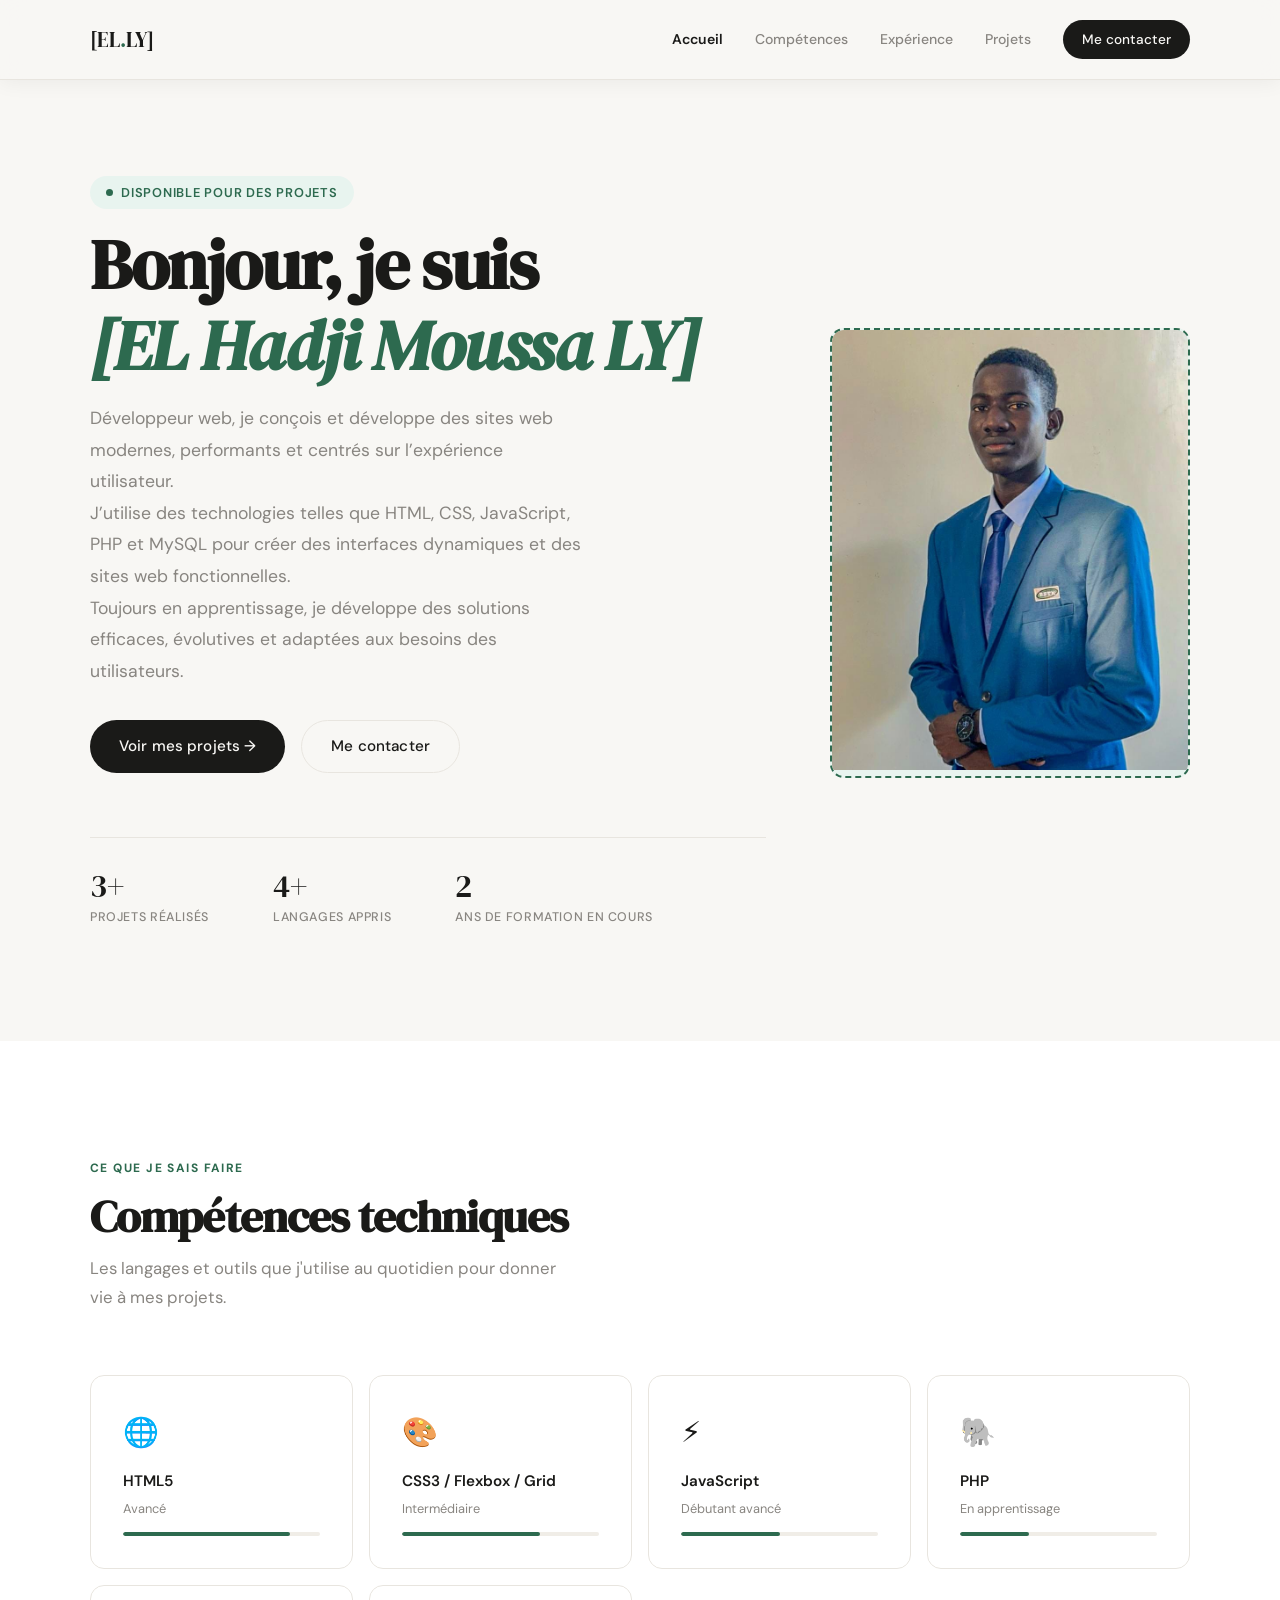
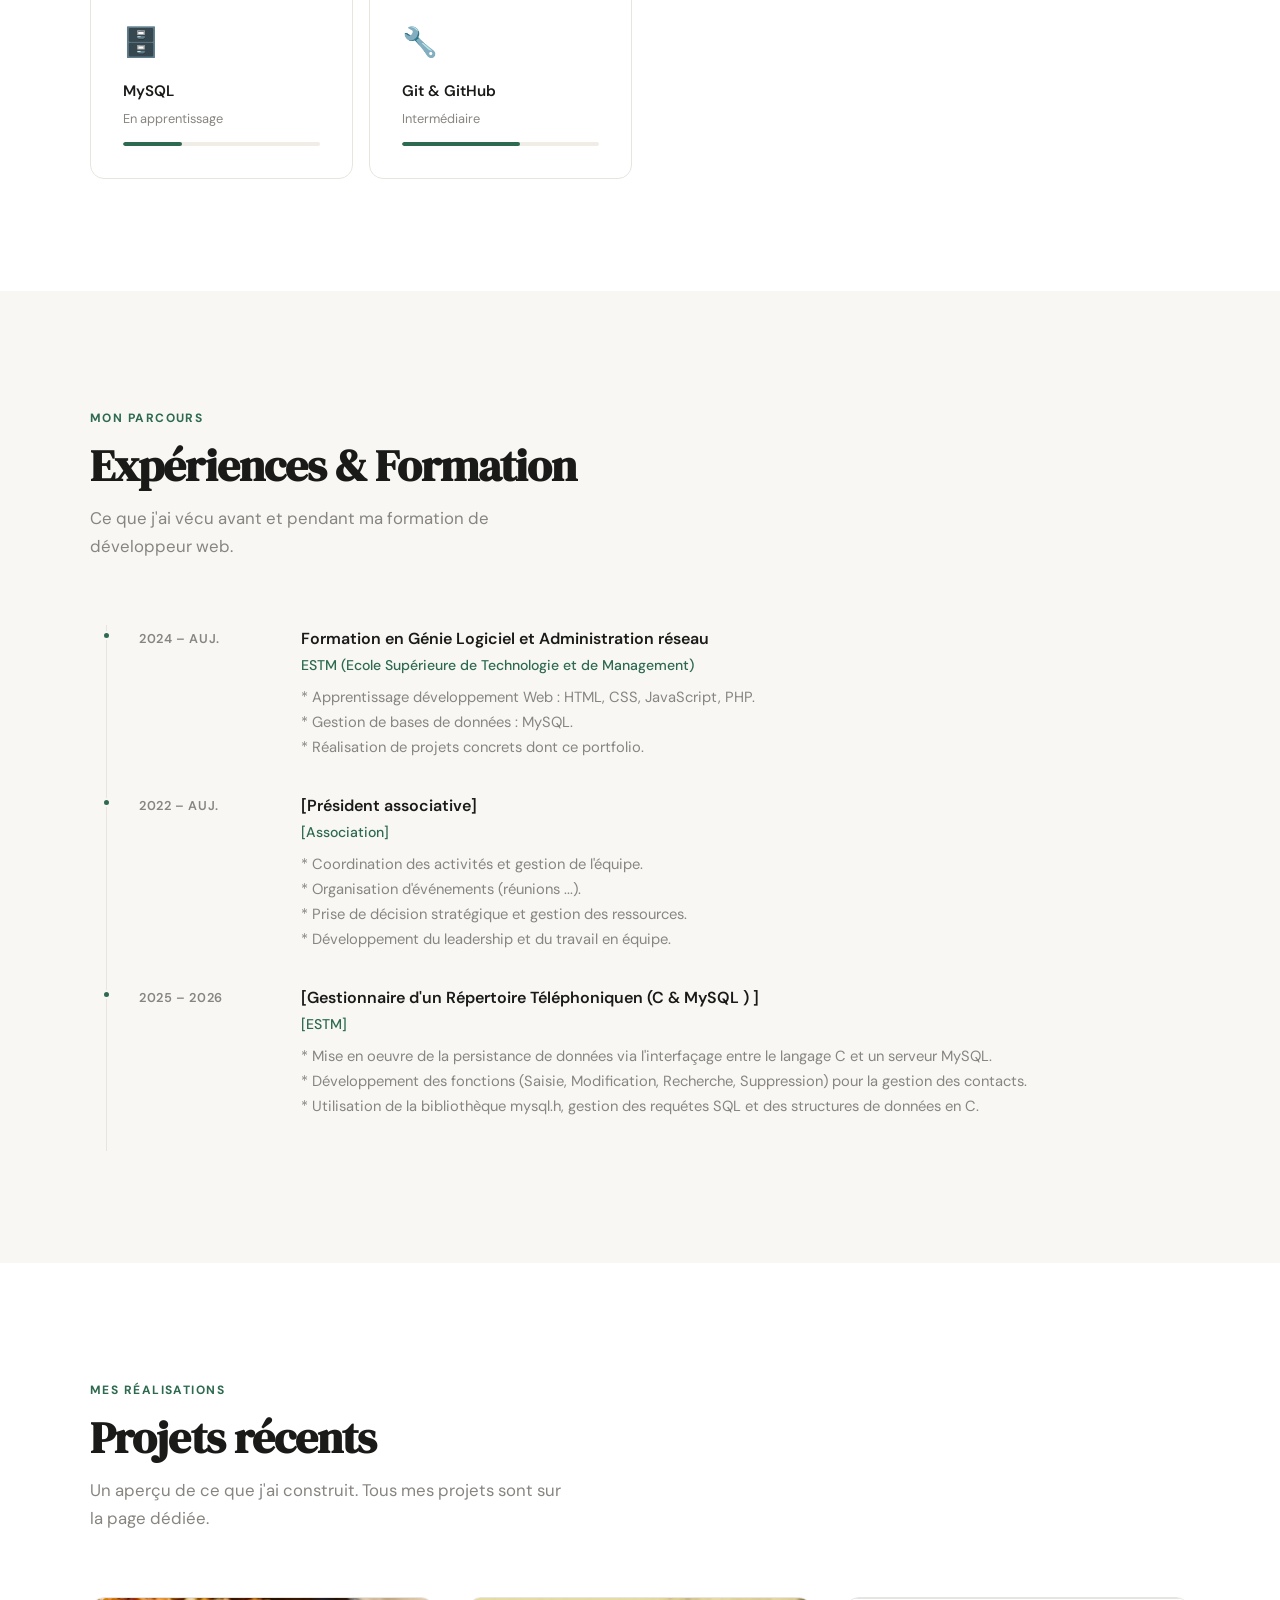
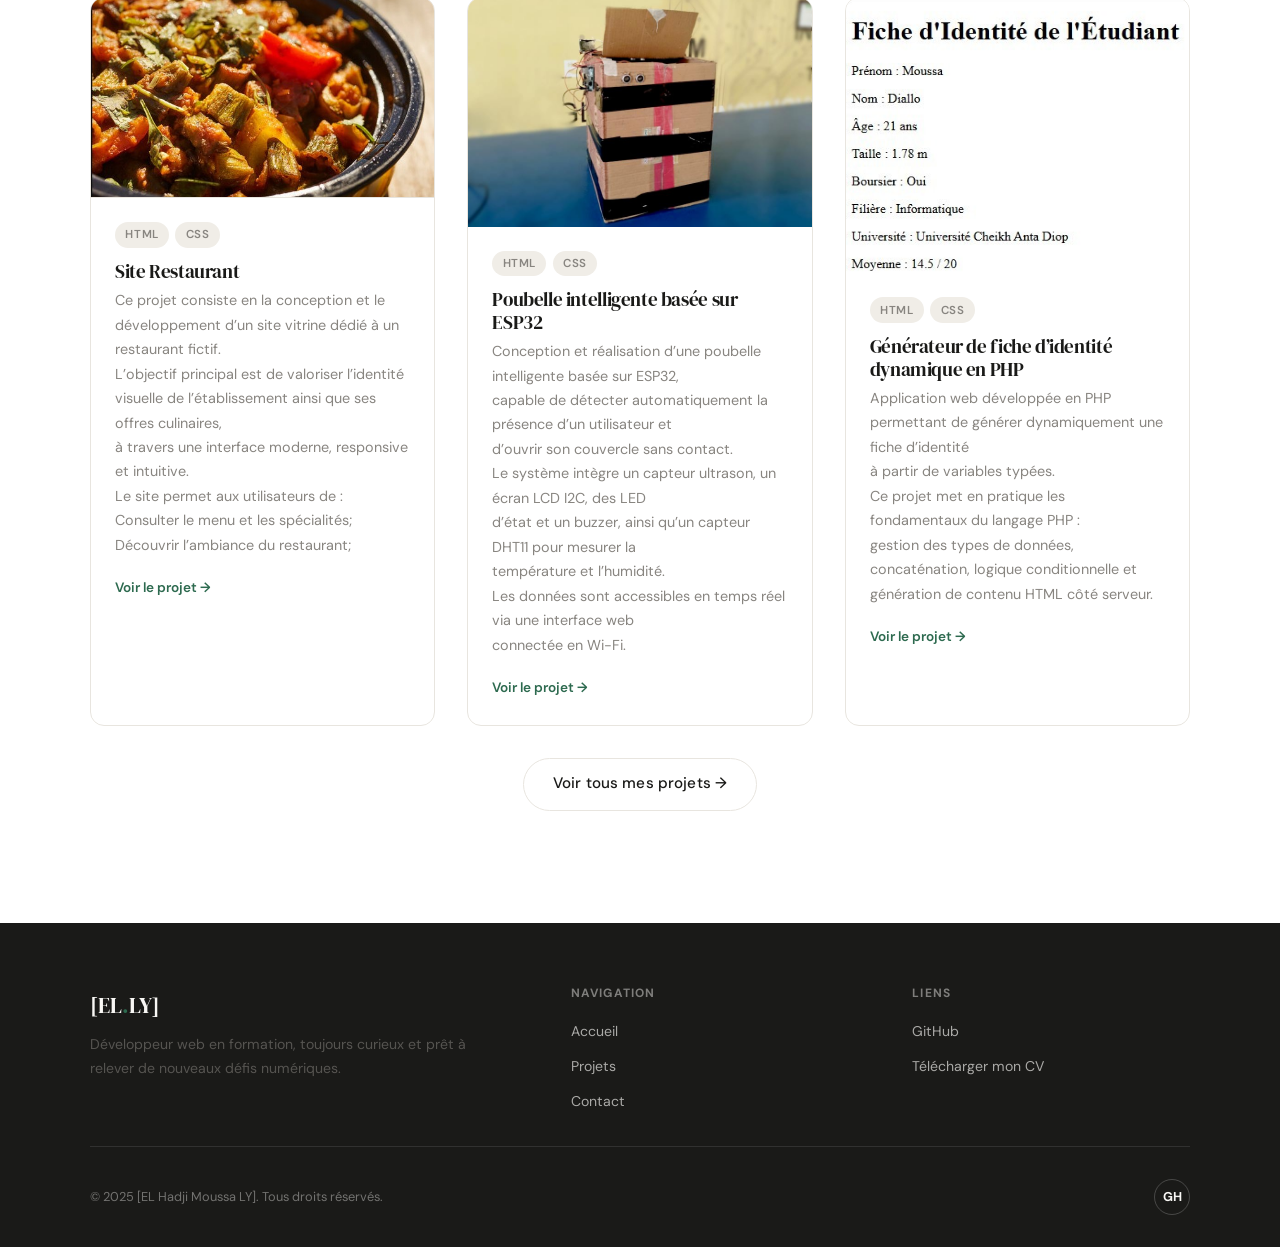
==== commit 5972d017: "Mise en ligne de mon portfolio." ====
--- a/index.html
+++ b/index.html
@@ -243,7 +243,7 @@
                 <span class="tag">HTML</span>
                 <span class="tag">CSS</span>
               </div>
-              <h3 class="project-card__title">Site Restauran</h3>
+              <h3 class="project-card__title">Site Restaurant</h3>
               <p class="project-card__desc">
                 Ce projet consiste en la conception et le développement d’un site vitrine dédié à un restaurant fictif. <br>
             L’objectif principal est de valoriser l’identité visuelle de l’établissement ainsi que ses offres culinaires, <br> 
